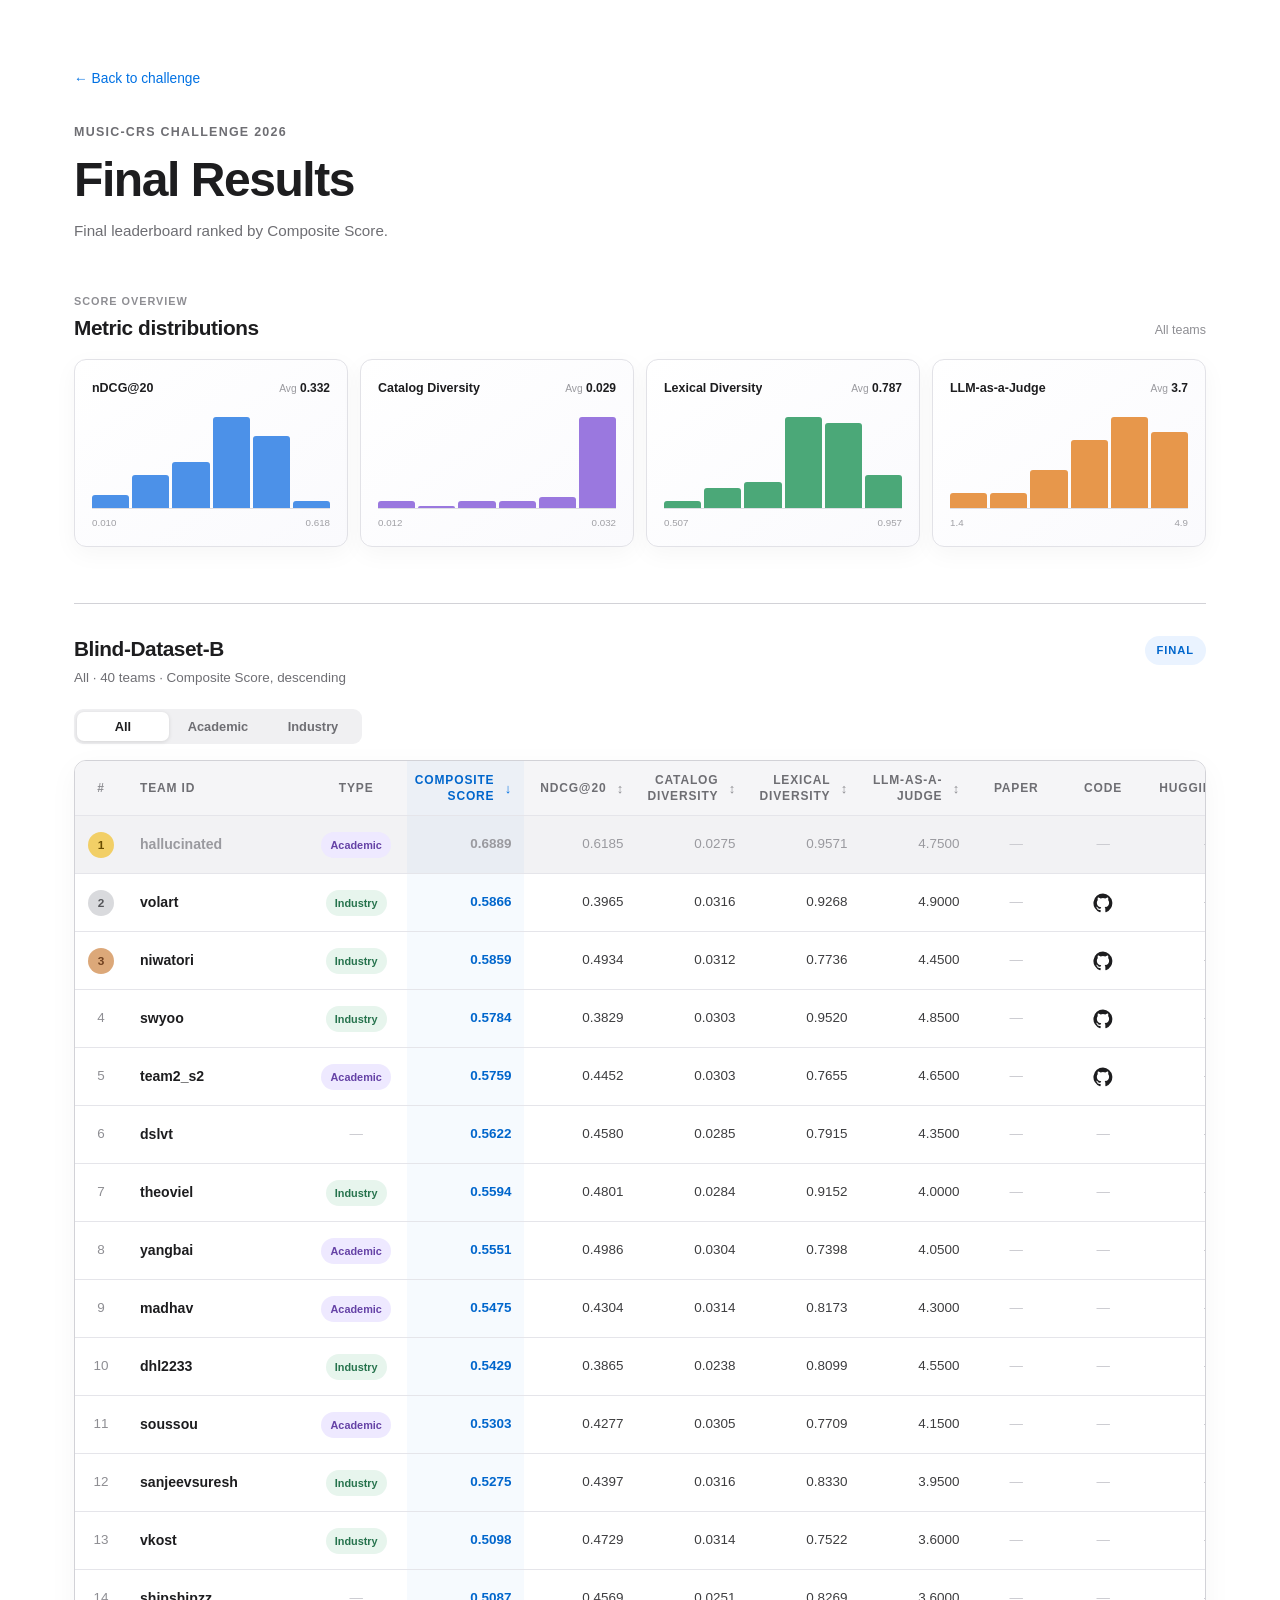
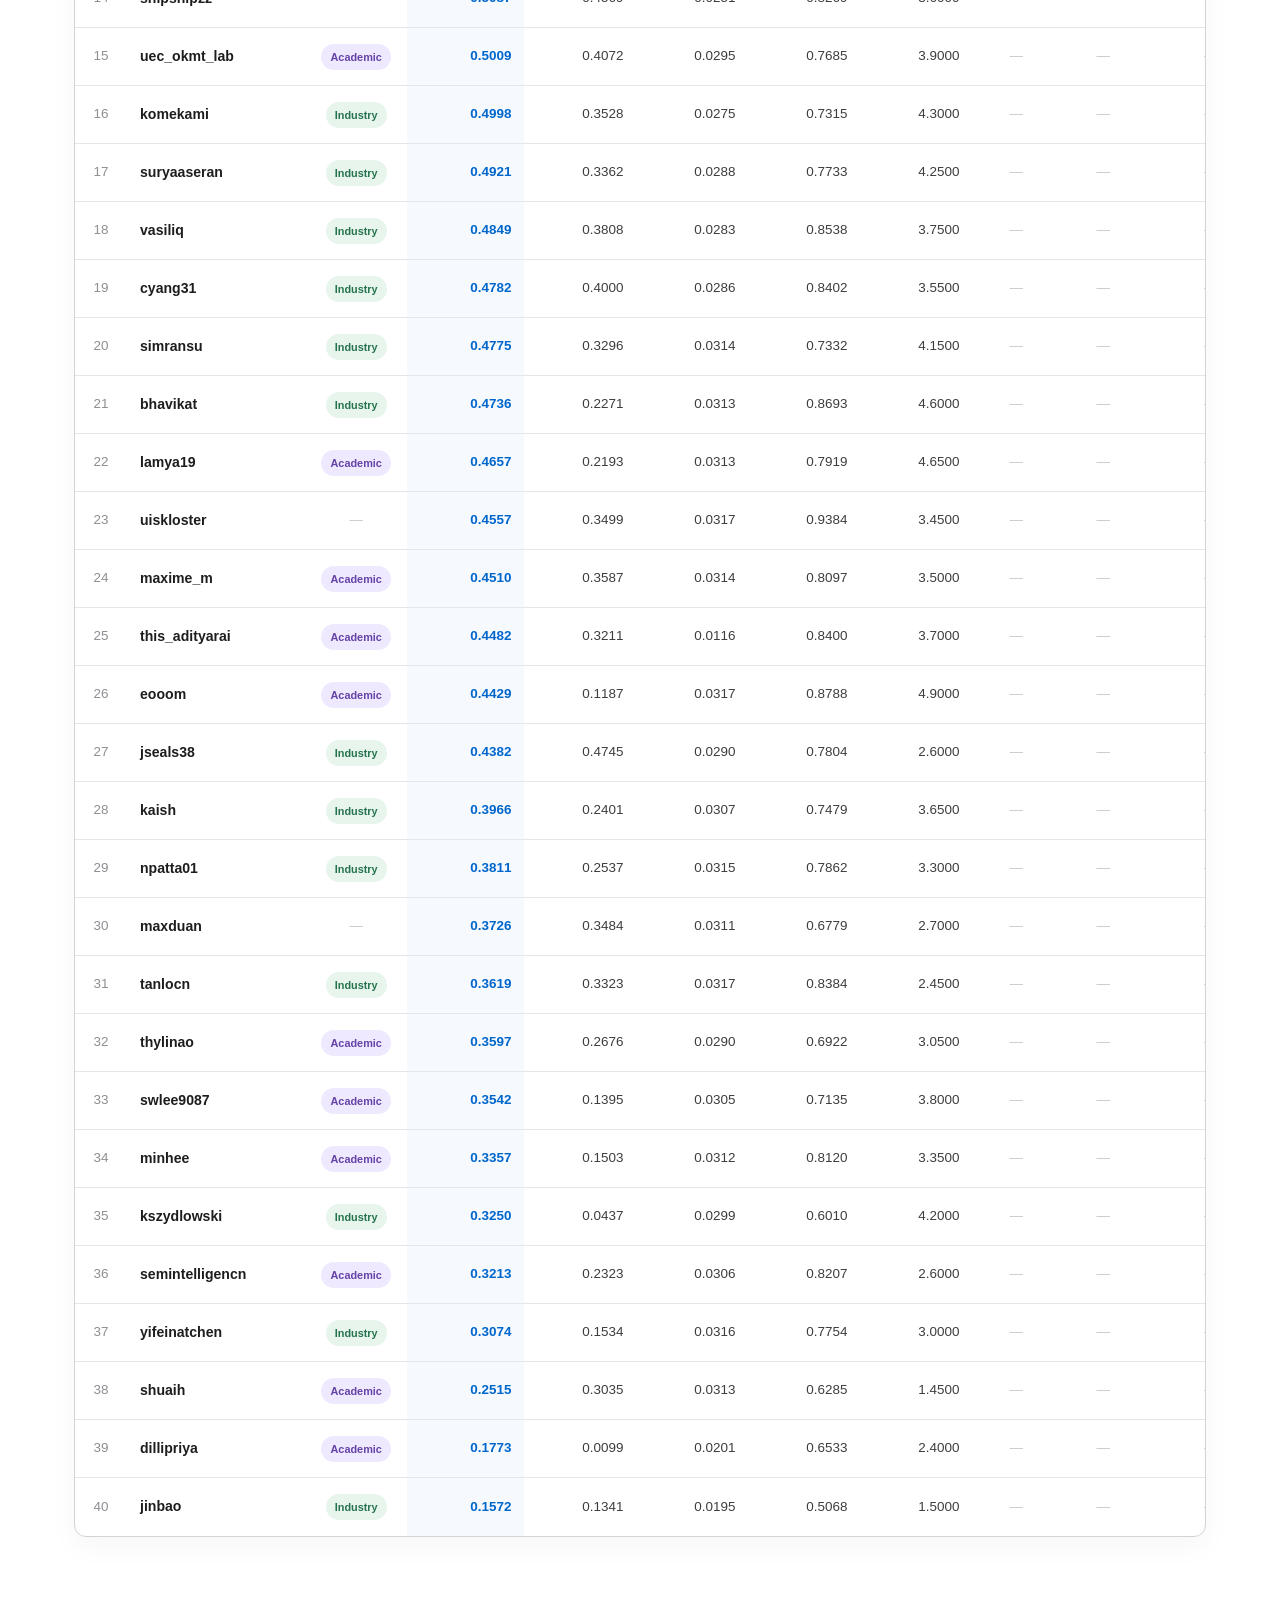
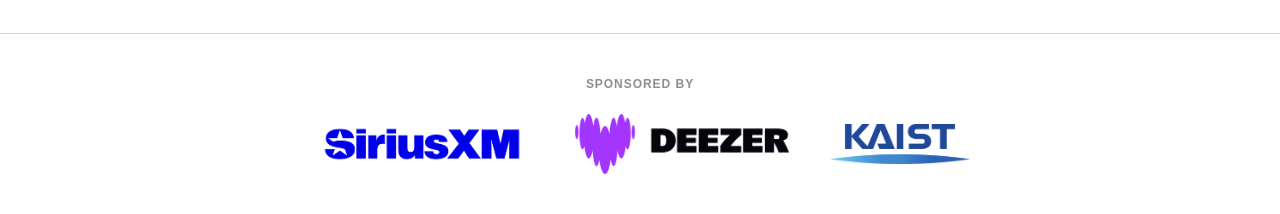
==== results.html @ c25747d0 "update results" ====
<!DOCTYPE html>
<html lang="en">

<head>
  <meta charset="UTF-8" />
  <meta name="viewport" content="width=device-width, initial-scale=1.0" />
  <meta name="description" content="Final leaderboard for the Music-CRS Challenge 2026." />
  <title>Final Results — Music-CRS Challenge 2026</title>
  <link rel="stylesheet" href="style.css" />
</head>

<body>
  <main class="results-page">
    <a class="back-link" href="index.html">← Back to challenge</a>

    <header class="results-header">
      <p class="eyebrow">Music-CRS Challenge 2026</p>
      <h1>Final Results</h1>
      <p class="subtitle">Final leaderboard ranked by Composite Score.</p>
    </header>

    <section class="distribution-section" aria-labelledby="distribution-title">
      <div class="distribution-heading">
        <div>
          <p class="section-kicker">Score overview</p>
          <h2 id="distribution-title">Metric distributions</h2>
        </div>
        <p id="distribution-track-label" class="distribution-track-label">All teams</p>
      </div>
      <div id="distribution-grid" class="distribution-grid"></div>
    </section>

    <section class="leaderboard-section" aria-labelledby="leaderboard-title">
      <div class="leaderboard-heading">
        <div>
          <h2 id="leaderboard-title">Blind-Dataset-B</h2>
          <p id="results-summary" class="results-summary" aria-live="polite">Loading results…</p>
        </div>
        <span class="final-badge">Final</span>
      </div>

      <div class="track-tabs" role="tablist" aria-label="Leaderboard track">
        <button class="track-tab active" id="tab-all" type="button" role="tab" aria-selected="true" data-track="all">All</button>
        <button class="track-tab" id="tab-academic" type="button" role="tab" aria-selected="false" data-track="academic">Academic</button>
        <button class="track-tab" id="tab-industry" type="button" role="tab" aria-selected="false" data-track="industry">Industry</button>
      </div>

      <div class="leaderboard-table-wrap" tabindex="0" role="region" aria-label="Blind-Dataset-B results table" aria-live="polite">
        <table class="leaderboard-table">
          <thead>
            <tr>
              <th scope="col" class="rank-column"><span class="sr-only">Rank</span>#</th>
              <th scope="col">Team ID</th>
              <th scope="col" class="track-column">Type</th>
              <th scope="col" class="numeric-column score-column sortable-column" aria-sort="descending"><button class="sort-button active" type="button" data-sort="Composite Score">Composite<br />Score <span class="sort-indicator" aria-hidden="true">↓</span></button></th>
              <th scope="col" class="numeric-column sortable-column"><button class="sort-button" type="button" data-sort="nDCG@20">nDCG@20 <span class="sort-indicator" aria-hidden="true">↕</span></button></th>
              <th scope="col" class="numeric-column sortable-column"><button class="sort-button" type="button" data-sort="Catalog Diversity">Catalog<br />Diversity <span class="sort-indicator" aria-hidden="true">↕</span></button></th>
              <th scope="col" class="numeric-column sortable-column"><button class="sort-button" type="button" data-sort="Lexical Diversity">Lexical<br />Diversity <span class="sort-indicator" aria-hidden="true">↕</span></button></th>
              <th scope="col" class="numeric-column sortable-column"><button class="sort-button" type="button" data-sort="LLM-as-a-Judge">LLM-as-a-<br />Judge <span class="sort-indicator" aria-hidden="true">↕</span></button></th>
              <th scope="col" class="resource-column">Paper</th>
              <th scope="col" class="resource-column">Code</th>
              <th scope="col" class="resource-column">Hugging Face</th>
            </tr>
          </thead>
          <tbody id="leaderboard-body">
            <tr>
              <td class="loading-cell" colspan="11">Loading leaderboard…</td>
            </tr>
          </tbody>
        </table>
      </div>
      <p class="scroll-hint">Scroll horizontally to see all metrics on smaller screens.</p>
      <p id="results-error" class="results-error" hidden>
        The leaderboard could not be loaded. Please serve this site through a web server and try again.
      </p>
    </section>
  </main>

  <footer class="site-footer">
    <p class="footer-label">Sponsored by</p>
    <div class="footer-logos">
      <img src="static/logo1.png" alt="Sponsor 1" />
      <img src="static/logo2.png" alt="Sponsor 2" />
      <img src="static/logo3.png" alt="Sponsor 3" />
    </div>
  </footer>

  <script>
    const displayedColumns = [
      "Team ID",
      "Composite Score",
      "nDCG@20",
      "Catalog Diversity",
      "Lexical Diversity",
      "LLM-as-a-Judge",
      "Code",
      "Huggingface",
      "Paper"
    ];

    const trackLabels = {
      all: "All",
      academic: "Academic",
      industry: "Industry"
    };

    let allResults = [];
    let trackIndexes = {};
    let activeTrack = "all";
    let activeSort = "Composite Score";
    let sortDirection = "descending";
    const distributionMetrics = [
      { key: "nDCG@20", label: "nDCG@20", color: "blue" },
      { key: "Catalog Diversity", label: "Catalog Diversity", color: "purple" },
      { key: "Lexical Diversity", label: "Lexical Diversity", color: "green" },
      { key: "LLM-as-a-Judge", label: "LLM-as-a-Judge", color: "orange" }
    ];

    function parseCSV(text) {
      const rows = [];
      let row = [];
      let value = "";
      let inQuotes = false;

      for (let index = 0; index < text.length; index += 1) {
        const character = text[index];

        if (character === '"') {
          if (inQuotes && text[index + 1] === '"') {
            value += '"';
            index += 1;
          } else {
            inQuotes = !inQuotes;
          }
        } else if (character === "," && !inQuotes) {
          row.push(value.trim());
          value = "";
        } else if ((character === "\n" || character === "\r") && !inQuotes) {
          if (character === "\r" && text[index + 1] === "\n") index += 1;
          row.push(value.trim());
          if (row.some((cell) => cell !== "")) rows.push(row);
          row = [];
          value = "";
        } else {
          value += character;
        }
      }

      if (value || row.length) {
        row.push(value.trim());
        rows.push(row);
      }

      const headers = rows.shift().map((header) => header.replace(/^\uFEFF/, ""));
      return rows.map((cells) => Object.fromEntries(headers.map((header, index) => [header, cells[index] || ""])));
    }

    function metricCell(value, emphasis = false) {
      const cell = document.createElement("td");
      cell.className = `numeric-column metric${emphasis ? " composite-value" : ""}`;
      const number = Number(value);
      cell.textContent = Number.isFinite(number) ? number.toFixed(4) : "—";
      return cell;
    }

    function resourceCell(value, label) {
      const cell = document.createElement("td");
      cell.className = "resource-column";
      const cleanedValue = String(value ?? "").trim();

      if (!cleanedValue || cleanedValue.toLowerCase() === "n/a") {
        cell.innerHTML = '<span class="unavailable" aria-label="Not available">—</span>';
        return cell;
      }

      const href = /^https?:\/\//i.test(cleanedValue)
        ? cleanedValue
        : label === "Hugging Face"
          ? `https://huggingface.co/${cleanedValue}`
          : cleanedValue;
      const link = document.createElement("a");
      link.className = `resource-link${label === "Code" ? " github-link" : ""}`;
      link.href = href;
      link.target = "_blank";
      link.rel = "noopener noreferrer";
      if (label === "Code") {
        link.innerHTML = `
          <svg class="github-icon" viewBox="0 0 24 24" aria-hidden="true">
            <path fill="currentColor" d="M12 .7a11.5 11.5 0 0 0-3.64 22.4c.58.1.79-.25.79-.56v-2.23c-3.22.7-3.9-1.37-3.9-1.37-.52-1.34-1.28-1.7-1.28-1.7-1.05-.72.08-.7.08-.7 1.16.08 1.77 1.19 1.77 1.19 1.03 1.77 2.7 1.26 3.36.96.1-.75.4-1.26.73-1.55-2.57-.29-5.28-1.29-5.28-5.68 0-1.26.45-2.28 1.19-3.09-.12-.29-.52-1.46.11-3.05 0 0 .97-.31 3.16 1.18a10.9 10.9 0 0 1 5.76 0c2.2-1.49 3.16-1.18 3.16-1.18.63 1.59.23 2.76.11 3.05.74.81 1.19 1.83 1.19 3.09 0 4.4-2.71 5.38-5.29 5.67.42.36.79 1.06.79 2.14v3.18c0 .31.21.67.8.56A11.5 11.5 0 0 0 12 .7Z" />
          </svg>
        `;
      } else {
        link.textContent = label === "Hugging Face" ? "HF ↗" : `${label} ↗`;
      }
      link.setAttribute("aria-label", `${label} for this team (opens in a new tab)`);
      cell.appendChild(link);
      return cell;
    }

    function trackCell(uuid) {
      const cell = document.createElement("td");
      cell.className = "track-column";
      let track = "";
      if (trackIndexes.academic?.has(uuid)) track = "Academic";
      else if (trackIndexes.industry?.has(uuid)) track = "Industry";

      if (track) {
        const badge = document.createElement("span");
        badge.className = `track-badge track-${track.toLowerCase()}`;
        badge.textContent = track;
        cell.appendChild(badge);
      } else {
        cell.innerHTML = '<span class="unavailable" aria-label="Track not specified">—</span>';
      }
      return cell;
    }

    function renderLeaderboard(rows) {
      const body = document.getElementById("leaderboard-body");
      body.replaceChildren();

      rows
        .filter((row) => row["Team ID"])
        .sort((a, b) => {
          const difference = Number(a[activeSort]) - Number(b[activeSort]);
          return sortDirection === "ascending" ? difference : -difference;
        })
        .forEach((row, index) => {
          const tableRow = document.createElement("tr");
          if (index < 3) tableRow.classList.add("podium-row", `rank-${index + 1}`);
          if (["yes", "o"].includes((row["Use Testset"] || "").trim().toLowerCase())) {
            tableRow.classList.add("under-review");
            tableRow.dataset.tooltip = "Additional verification is currently in progress.";
            tableRow.setAttribute("aria-label", `${row["Team ID"]}: Additional verification is currently in progress.`);
          }

          const rank = document.createElement("td");
          rank.className = "rank-column";
          rank.innerHTML = index < 3
            ? `<span class="rank-medal" aria-label="Rank ${index + 1}">${index + 1}</span>`
            : `<span class="rank-number">${index + 1}</span>`;

          const team = document.createElement("th");
          team.scope = "row";
          team.className = "team-name";
          team.textContent = row["Team ID"];

          tableRow.append(
            rank,
            team,
            trackCell(row.uuid),
            metricCell(row["Composite Score"], true),
            metricCell(row["nDCG@20"]),
            metricCell(row["Catalog Diversity"]),
            metricCell(row["Lexical Diversity"]),
            metricCell(row["LLM-as-a-Judge"]),
            resourceCell(row.Paper || "", "Paper"),
            resourceCell(row.Code, "Code"),
            resourceCell(row.Huggingface, "Hugging Face")
          );
          body.appendChild(tableRow);
        });

      const directionLabel = sortDirection === "ascending" ? "ascending" : "descending";
      document.getElementById("results-summary").textContent = `${trackLabels[activeTrack]} · ${body.rows.length} teams · ${activeSort}, ${directionLabel}`;
    }

    function formatChartValue(value, metric) {
      return metric === "LLM-as-a-Judge" ? value.toFixed(1) : value.toFixed(3);
    }

    function renderDistributions(rows) {
      const grid = document.getElementById("distribution-grid");
      grid.replaceChildren();
      document.getElementById("distribution-track-label").textContent = `${trackLabels[activeTrack]} teams`;

      distributionMetrics.forEach((metric) => {
        const values = rows
          .map((row) => Number(row[metric.key]))
          .filter(Number.isFinite);
        const minimum = Math.min(...values);
        const maximum = Math.max(...values);
        const average = values.reduce((sum, value) => sum + value, 0) / values.length;
        const binCount = 6;
        const span = maximum - minimum || 1;
        const bins = Array.from({ length: binCount }, () => 0);

        values.forEach((value) => {
          const index = Math.min(binCount - 1, Math.floor(((value - minimum) / span) * binCount));
          bins[index] += 1;
        });

        const largestBin = Math.max(...bins, 1);
        const card = document.createElement("article");
        card.className = `distribution-card chart-${metric.color}`;
        card.innerHTML = `
          <div class="chart-card-heading">
            <h3>${metric.label}</h3>
            <p><span>Avg</span> ${formatChartValue(average, metric.key)}</p>
          </div>
          <div class="bar-chart" role="img" aria-label="Distribution of ${metric.label} across ${values.length} teams"></div>
          <div class="chart-axis"><span>${formatChartValue(minimum, metric.key)}</span><span>${formatChartValue(maximum, metric.key)}</span></div>
        `;

        const chart = card.querySelector(".bar-chart");
        bins.forEach((count, index) => {
          const lower = minimum + (span * index) / binCount;
          const upper = minimum + (span * (index + 1)) / binCount;
          const bar = document.createElement("div");
          bar.className = "distribution-bar";
          bar.style.height = `${Math.max(count ? 8 : 2, (count / largestBin) * 100)}%`;
          bar.dataset.tooltip = `${formatChartValue(lower, metric.key)}–${formatChartValue(upper, metric.key)} · ${count} team${count === 1 ? "" : "s"}`;
          bar.setAttribute("aria-label", bar.dataset.tooltip);
          chart.appendChild(bar);
        });
        grid.appendChild(card);
      });
    }

    function updateSortButtons() {
      document.querySelectorAll(".sort-button").forEach((button) => {
        const isActive = button.dataset.sort === activeSort;
        const header = button.closest("th");
        const indicator = button.querySelector(".sort-indicator");
        button.classList.toggle("active", isActive);
        header.removeAttribute("aria-sort");
        indicator.textContent = isActive ? (sortDirection === "ascending" ? "↑" : "↓") : "↕";
        if (isActive) header.setAttribute("aria-sort", sortDirection);
      });
    }

    function sortBy(metric) {
      if (activeSort === metric) {
        sortDirection = sortDirection === "descending" ? "ascending" : "descending";
      } else {
        activeSort = metric;
        sortDirection = "descending";
      }
      updateSortButtons();
      showTrack(activeTrack);
    }

    function showTrack(track) {
      activeTrack = track;
      document.querySelectorAll(".track-tab").forEach((tab) => {
        const isActive = tab.dataset.track === track;
        tab.classList.toggle("active", isActive);
        tab.setAttribute("aria-selected", String(isActive));
      });

      const allowedUUIDs = trackIndexes[track];
      const filteredRows = allowedUUIDs
        ? allResults.filter((row) => allowedUUIDs.has(row.uuid))
        : allResults;
      renderDistributions(filteredRows);
      renderLeaderboard(filteredRows);
    }

    function fetchText(path) {
      return fetch(path).then((response) => {
        if (!response.ok) throw new Error(`${path}: HTTP ${response.status}`);
        return response.text();
      });
    }

    Promise.all([
      fetchText("static/results.csv"),
      fetchText("static/all_uuid.txt"),
      fetchText("static/academic_track_uuid.txt"),
      fetchText("static/industry_track_uuid.txt")
    ])
      .then(([csvText, allIndex, academicIndex, industryIndex]) => {
        const rows = parseCSV(csvText);
        const optionalColumns = new Set(["Paper", "Code", "Huggingface"]);
        const requiredColumns = displayedColumns.filter((column) => !optionalColumns.has(column));
        if (!rows.length || requiredColumns.some((column) => !(column in rows[0]))) {
          throw new Error("The results file is empty or has unexpected columns.");
        }

        const toIndex = (text) => new Set(text.split(/\r?\n/).map((value) => value.trim()).filter(Boolean));
        allResults = rows;
        trackIndexes = {
          all: toIndex(allIndex),
          academic: toIndex(academicIndex),
          industry: toIndex(industryIndex)
        };
        showTrack("all");

        document.querySelectorAll(".track-tab").forEach((tab) => {
          tab.addEventListener("click", () => showTrack(tab.dataset.track));
        });
        document.querySelectorAll(".sort-button").forEach((button) => {
          button.addEventListener("click", () => sortBy(button.dataset.sort));
        });
      })
      .catch((error) => {
        console.error(error);
        document.getElementById("leaderboard-body").innerHTML = '<tr><td class="loading-cell" colspan="11">Results unavailable</td></tr>';
        document.getElementById("results-summary").textContent = "Unable to load results";
        document.getElementById("results-error").hidden = false;
      });
  </script>
</body>

</html>
---- style.css ----
/* ── Base ── */
*, *::before, *::after { box-sizing: border-box; margin: 0; padding: 0; }

body {
  font-family: -apple-system, BlinkMacSystemFont, 'Helvetica Neue', Arial, sans-serif;
  font-size: 16px;
  line-height: 1.7;
  color: #1d1d1f;
  background: #fff;
  -webkit-font-smoothing: antialiased;
}

a { color: #0071e3; text-decoration: none; }
a:hover { text-decoration: underline; }

/* ── Page layout ── */
.page {
  max-width: 720px;
  margin: 0 auto;
  padding: 80px 24px 96px;
}

/* ── Typography ── */
.eyebrow {
  font-size: 0.78rem;
  font-weight: 600;
  letter-spacing: .1em;
  text-transform: uppercase;
  color: #6e6e73;
  margin-bottom: 10px;
}

.page-header { margin-bottom: 12px; }

h1 {
  font-size: clamp(2rem, 5vw, 3rem);
  font-weight: 700;
  letter-spacing: -.03em;
  line-height: 1.1;
  margin-bottom: 10px;
}

.subtitle {
  font-size: 0.95rem;
  color: #6e6e73;
}

hr {
  border: none;
  border-top: 1px solid #d2d2d7;
  margin: 36px 0;
}

.md-section h2 {
  font-size: 1.3rem;
  font-weight: 700;
  letter-spacing: -.02em;
  margin-bottom: 14px;
}

.md-section h3 {
  font-size: 1rem;
  font-weight: 600;
  margin-top: 24px;
  margin-bottom: 8px;
  color: #1d1d1f;
}

.md-section p {
  color: #3d3d3f;
  margin-bottom: 12px;
}

.md-section ul,
.md-section ol {
  padding-left: 1.4rem;
  color: #3d3d3f;
  margin-bottom: 12px;
}

.md-section ul { list-style: disc; }
.md-section ol { list-style: decimal; }

.md-section li { margin-bottom: 4px; }

/* ── Table ── */
table {
  width: 100%;
  border-collapse: collapse;
  font-size: 0.9rem;
}

th, td {
  text-align: left;
  padding: 10px 14px;
  border-bottom: 1px solid #d2d2d7;
}

th {
  font-size: 0.75rem;
  font-weight: 600;
  text-transform: uppercase;
  letter-spacing: .07em;
  color: #6e6e73;
}

td { color: #3d3d3f; }
tr:last-child td { border-bottom: none; }

/* ── Actions ── */
.actions-section {
  display: flex;
  flex-direction: column;
  gap: 12px;
  align-items: flex-start;
  padding-top: 4px;
}
.action-buttons {
  display: flex;
  gap: 12px;
  align-items: center;
  flex-wrap: wrap;
}

.actions-before-about {
  margin-bottom: 32px;
}

.actions-before-about .btn-register,
.actions-before-about .btn-terms {
  padding: 8px 18px;
  font-size: .82rem;
}

.actions-before-about .btn-terms {
  border-color: #6e6e73;
  background: #6e6e73;
  color: #fff;
}

.actions-before-about .btn-terms:hover {
  border-color: #6e6e73;
  opacity: .85;
}

.btn-register {
  background: #0071e3;
  color: #fff;
  border: none;
  padding: 11px 24px;
  border-radius: 980px;
  font-size: 0.9rem;
  font-weight: 500;
  cursor: pointer;
  font-family: inherit;
  transition: opacity .2s;
}
.btn-register:hover { opacity: .85; }

.btn-terms {
  font-size: 0.9rem;
  color: #0071e3;
  border: 1px solid #d2d2d7;
  padding: 10px 22px;
  border-radius: 980px;
  transition: border-color .2s;
}
.btn-terms:hover { border-color: #0071e3; text-decoration: none; }

/* ── Modal ── */
.modal-overlay {
  display: none;
  position: fixed;
  inset: 0;
  z-index: 100;
  background: rgba(0,0,0,.4);
  backdrop-filter: blur(6px);
  align-items: center;
  justify-content: center;
  padding: 20px;
}
.modal-overlay.active { display: flex; }

.modal {
  background: #fff;
  border: 1px solid #d2d2d7;
  border-radius: 16px;
  width: 100%;
  max-width: 560px;
  max-height: 92vh;
  display: flex;
  flex-direction: column;
  position: relative;
  box-shadow: 0 20px 60px rgba(0,0,0,.15);
}

.modal-close {
  position: absolute;
  top: 13px; right: 15px;
  width: 26px; height: 26px;
  border-radius: 50%;
  background: #f5f5f7;
  border: none;
  color: #6e6e73;
  font-size: 1rem;
  display: flex; align-items: center; justify-content: center;
  cursor: pointer;
}
.modal-close:hover { background: #d2d2d7; }

.modal-header {
  padding: 26px 28px 18px;
  border-bottom: 1px solid #d2d2d7;
  flex-shrink: 0;
}
.modal-header h2 { font-size: 1.1rem; font-weight: 700; margin-bottom: 2px; }
.modal-header p { font-size: 0.82rem; color: #6e6e73; }

.reg-form {
  overflow-y: auto;
  padding: 22px 28px;
  flex: 1;
}

.form-section { margin-bottom: 24px; }
.form-section h3 {
  font-size: 0.7rem;
  font-weight: 600;
  text-transform: uppercase;
  letter-spacing: .1em;
  color: #6e6e73;
  margin-bottom: 14px;
  padding-bottom: 7px;
  border-bottom: 1px solid #d2d2d7;
}

.form-row { display: grid; grid-template-columns: 1fr 1fr; gap: 12px; }
.form-group { display: flex; flex-direction: column; gap: 5px; margin-bottom: 10px; }
.form-group label { font-size: 0.84rem; font-weight: 500; }
.req { color: #c0392b; }

.form-group input,
.form-group select {
  background: #f5f5f7;
  border: 1px solid #d2d2d7;
  border-radius: 8px;
  color: #1d1d1f;
  padding: 9px 11px;
  font-size: 0.88rem;
  font-family: inherit;
  width: 100%;
  transition: border-color .15s, box-shadow .15s;
}
.form-group input:focus,
.form-group select:focus {
  outline: none;
  border-color: #0071e3;
  box-shadow: 0 0 0 3px rgba(0,113,227,.1);
  background: #fff;
}
.form-group input::placeholder { color: #b0b0b8; }

.checkbox-group label {
  display: flex;
  gap: 8px;
  align-items: flex-start;
  font-weight: 400;
  font-size: 0.84rem;
  color: #3d3d3f;
  cursor: pointer;
}
.checkbox-group input[type="checkbox"] {
  width: 15px; height: 15px;
  flex-shrink: 0;
  margin-top: 2px;
  accent-color: #0071e3;
  cursor: pointer;
}

.form-actions {
  display: flex;
  gap: 10px;
  justify-content: flex-end;
  padding: 14px 28px;
  border-top: 1px solid #d2d2d7;
  flex-shrink: 0;
}

.btn-cancel {
  background: transparent;
  color: #6e6e73;
  border: 1px solid #d2d2d7;
  padding: 9px 18px;
  border-radius: 980px;
  font-size: 0.86rem;
  font-family: inherit;
  cursor: pointer;
}
.btn-cancel:hover { border-color: #6e6e73; }

.btn-submit {
  background: #0071e3;
  color: #fff;
  border: none;
  padding: 9px 20px;
  border-radius: 980px;
  font-size: 0.86rem;
  font-family: inherit;
  cursor: pointer;
  transition: opacity .2s;
}
.btn-submit:hover { opacity: .85; }

.reg-success {
  padding: 48px 28px;
  text-align: center;
}
.success-mark {
  font-size: 2rem;
  color: #1d7a4e;
  margin-bottom: 12px;
}
.reg-success h3 { font-size: 1.1rem; font-weight: 700; margin-bottom: 10px; }
.reg-success p { font-size: 0.88rem; color: #6e6e73; margin-bottom: 24px; }
.hidden { display: none !important; }

/* ── Terms page ── */
.terms-page {
  max-width: 720px;
  margin: 0 auto;
  padding: 72px 24px 96px;
}

.back-link {
  display: inline-block;
  font-size: 0.86rem;
  color: #0071e3;
  margin-bottom: 32px;
}
.back-link:hover { text-decoration: underline; }

.terms-page-header { margin-bottom: 40px; padding-bottom: 32px; border-bottom: 1px solid #d2d2d7; }
.terms-page-header h1 { font-size: clamp(1.6rem, 4vw, 2.4rem); font-weight: 700; letter-spacing: -.03em; margin-bottom: 8px; }
.terms-page-header p { font-size: 0.92rem; color: #6e6e73; }
.terms-meta { display: flex; gap: 24px; flex-wrap: wrap; margin-top: 14px; font-size: 0.82rem; color: #6e6e73; }
.terms-meta strong { color: #1d1d1f; }

.terms-toc {
  background: #f5f5f7;
  border: 1px solid #d2d2d7;
  border-radius: 10px;
  padding: 20px 24px;
  margin-bottom: 44px;
}
.terms-toc h2 { font-size: 0.7rem; font-weight: 600; text-transform: uppercase; letter-spacing: .1em; color: #6e6e73; margin-bottom: 12px; }
.terms-toc ol { list-style: decimal; padding-left: 1.2rem; display: grid; grid-template-columns: 1fr 1fr; gap: 5px 28px; }
.terms-toc ol li { font-size: 0.86rem; }

.terms-article section { padding: 0; margin-bottom: 44px; }
.terms-article h2 { font-size: 1.2rem; font-weight: 700; letter-spacing: -.02em; margin-bottom: 12px; padding-bottom: 8px; border-bottom: 1px solid #d2d2d7; }
.terms-article h3 { font-size: 0.92rem; font-weight: 600; margin: 16px 0 7px; }
.terms-article p { font-size: 0.9rem; color: #3d3d3f; line-height: 1.75; margin-bottom: 9px; }
.terms-article ol { list-style: upper-roman; padding-left: 1.4rem; margin-bottom: 9px; }
.terms-article ol li { font-size: 0.9rem; color: #3d3d3f; line-height: 1.75; margin-bottom: 7px; }
.terms-article ul { list-style: disc; padding-left: 1.2rem; margin-bottom: 9px; }
.terms-article ul li { font-size: 0.9rem; color: #3d3d3f; line-height: 1.75; margin-bottom: 5px; }
.terms-article strong { color: #1d1d1f; }

.terms-highlight {
  background: #f5f5f7;
  border-left: 3px solid #0071e3;
  padding: 11px 16px;
  border-radius: 0 6px 6px 0;
  margin: 12px 0;
}
.terms-highlight p { margin-bottom: 0; font-size: 0.88rem; }

.terms-footer-nav {
  display: flex;
  justify-content: space-between;
  align-items: center;
  border-top: 1px solid #d2d2d7;
  padding-top: 28px;
  margin-top: 56px;
  flex-wrap: wrap;
  gap: 14px;
}
.terms-footer-nav p { font-size: 0.8rem; color: #6e6e73; }
.terms-footer-nav a {
  background: #0071e3;
  color: #fff;
  border: none;
  padding: 10px 22px;
  border-radius: 980px;
  font-size: 0.86rem;
  font-weight: 500;
}
.terms-footer-nav a:hover { opacity: .85; text-decoration: none; }

/* ── Terms checkbox ── */
.terms-checkbox {
  display: flex;
  align-items: center;
  gap: 8px;
  font-size: 0.9rem;
  color: #3a3a3c;
  cursor: pointer;
  user-select: none;
}
.terms-checkbox input[type="checkbox"] {
  width: 16px;
  height: 16px;
  flex-shrink: 0;
  cursor: pointer;
  accent-color: #0071e3;
}
.terms-notice {
  font-size: 0.75rem;
  color: #8e8e93;
  margin-bottom: 8px;
}
.terms-notice a {
  color: #0071e3;
  text-decoration: underline;
}
.register-footnote {
  font-size: 0.8rem;
  color: #8e8e93;
  margin-top: 6px;
}
.btn-register.disabled {
  background: #b0c4de;
  pointer-events: none;
  cursor: not-allowed;
}
.btn-codabench {
  background: #6e6e73;
}
.btn-tutorial {
  background: #6e6e73;
}
.btn-results {
  background: #0071e3;
  padding: 13px 28px;
  font-size: .95rem;
  font-weight: 700;
  box-shadow: 0 6px 18px rgba(0, 113, 227, .25);
  transition: opacity .2s, transform .2s, box-shadow .2s;
}
.btn-results:hover {
  opacity: 1;
  text-decoration: none;
  transform: translateY(-1px);
  box-shadow: 0 8px 22px rgba(0, 113, 227, .32);
}
.terms-checkbox--disabled {
  opacity: 0.45;
  cursor: not-allowed;
}
.terms-checkbox--disabled input {
  cursor: not-allowed;
}

/* ── Timeline ── */
.timeline-table {
  width: 100%;
  border-collapse: collapse;
  font-size: 0.95rem;
}
.timeline-table tbody tr {
  border-bottom: 1px solid #e5e5ea;
}
.timeline-table tbody tr:last-child {
  border-bottom: none;
}
.tl-date {
  white-space: nowrap;
  font-weight: 600;
  color: #1d1d1f;
  padding: 12px 24px 12px 0;
  vertical-align: top;
  width: 130px;
}
.tl-event {
  color: #3a3a3c;
  padding: 12px 0;
  vertical-align: top;
}
.timeline-past .tl-date,
.timeline-past .tl-event {
  color: #8e8e93;
}

/* ── Footer ── */
.site-footer {
  border-top: 1px solid #d2d2d7;
  padding: 40px 24px;
  text-align: center;
}

.footer-label {
  font-size: 0.75rem;
  font-weight: 600;
  letter-spacing: .08em;
  text-transform: uppercase;
  color: #8e8e93;
  margin-bottom: 20px;
}

.footer-logos {
  display: flex;
  justify-content: center;
  align-items: center;
  gap: 40px;
  flex-wrap: wrap;
}

.footer-logos img {
  height: 40px;
  width: auto;
  object-fit: contain;
}

.footer-logos img:nth-child(1),
.footer-logos img:nth-child(2) {
  height: 60px;
}

/* ── Results page ── */
.results-page {
  max-width: 1180px;
  min-height: calc(100vh - 181px);
  margin: 0 auto;
  padding: 64px 24px 96px;
}

.results-header {
  margin-bottom: 48px;
}

.results-header h1 {
  margin-bottom: 12px;
}

.distribution-section {
  margin-bottom: 56px;
}

.distribution-heading {
  display: flex;
  align-items: flex-end;
  justify-content: space-between;
  gap: 20px;
  margin-bottom: 18px;
}

.section-kicker {
  margin-bottom: 4px;
  color: #8e8e93;
  font-size: .68rem;
  font-weight: 700;
  letter-spacing: .09em;
  text-transform: uppercase;
}

.distribution-heading h2 {
  font-size: 1.3rem;
  line-height: 1.25;
  letter-spacing: -.02em;
}

.distribution-track-label {
  color: #8e8e93;
  font-size: .78rem;
}

.distribution-grid {
  display: grid;
  grid-template-columns: repeat(4, minmax(0, 1fr));
  gap: 12px;
}

.distribution-card {
  min-width: 0;
  padding: 18px 17px 14px;
  border: 1px solid #e2e2e7;
  border-radius: 12px;
  background: linear-gradient(145deg, #fff, #fafafd);
  box-shadow: 0 7px 24px rgba(0, 0, 0, .04);
}

.chart-card-heading {
  display: flex;
  align-items: baseline;
  justify-content: space-between;
  gap: 8px;
  margin-bottom: 18px;
}

.chart-card-heading h3 {
  overflow: hidden;
  color: #1d1d1f;
  font-size: .78rem;
  font-weight: 650;
  text-overflow: ellipsis;
  white-space: nowrap;
}

.chart-card-heading p {
  flex: 0 0 auto;
  color: #1d1d1f;
  font-size: .75rem;
  font-variant-numeric: tabular-nums;
  font-weight: 650;
}

.chart-card-heading p span {
  color: #9a9a9f;
  font-size: .64rem;
  font-weight: 500;
}

.bar-chart {
  display: flex;
  height: 92px;
  align-items: flex-end;
  gap: 3px;
  border-bottom: 1px solid #dedee3;
}

.distribution-bar {
  position: relative;
  flex: 1;
  min-width: 3px;
  border-radius: 3px 3px 0 0;
  background: #4c91e8;
  cursor: help;
  transition: filter .15s, transform .15s;
}

.distribution-bar:hover {
  z-index: 5;
  filter: brightness(.9);
  transform: scaleX(1.08);
}

.distribution-bar::after {
  position: absolute;
  z-index: 10;
  left: 50%;
  bottom: calc(100% + 7px);
  width: max-content;
  max-width: 180px;
  padding: 6px 8px;
  border-radius: 6px;
  background: #2c2c2e;
  box-shadow: 0 4px 12px rgba(0, 0, 0, .18);
  color: #fff;
  content: attr(data-tooltip);
  font-size: .65rem;
  line-height: 1.3;
  opacity: 0;
  pointer-events: none;
  transform: translate(-50%, 4px);
  transition: opacity .12s, transform .12s;
  white-space: nowrap;
}

.distribution-bar:hover::after {
  opacity: 1;
  transform: translate(-50%, 0);
}

.chart-purple .distribution-bar { background: #9a78df; }
.chart-green .distribution-bar { background: #4ba878; }
.chart-orange .distribution-bar { background: #e7974b; }

.chart-axis {
  display: flex;
  justify-content: space-between;
  padding-top: 6px;
  color: #a0a0a5;
  font-size: .61rem;
  font-variant-numeric: tabular-nums;
}

.leaderboard-section {
  border-top: 1px solid #d2d2d7;
  padding-top: 32px;
}

.leaderboard-heading {
  display: flex;
  align-items: flex-start;
  justify-content: space-between;
  gap: 20px;
  margin-bottom: 20px;
}

.leaderboard-heading h2 {
  font-size: 1.3rem;
  line-height: 1.25;
  letter-spacing: -.02em;
  margin-bottom: 5px;
}

.results-summary {
  color: #6e6e73;
  font-size: .84rem;
}

.final-badge {
  flex: 0 0 auto;
  border-radius: 980px;
  background: #eaf3ff;
  color: #0066cc;
  padding: 5px 12px;
  font-size: .7rem;
  font-weight: 700;
  letter-spacing: .08em;
  text-transform: uppercase;
}

.track-tabs {
  display: inline-flex;
  gap: 3px;
  margin-bottom: 16px;
  padding: 3px;
  border-radius: 9px;
  background: #f0f0f2;
}

.track-tab {
  min-width: 92px;
  border: 0;
  border-radius: 7px;
  background: transparent;
  color: #6e6e73;
  padding: 7px 14px;
  font-family: inherit;
  font-size: .8rem;
  font-weight: 600;
  cursor: pointer;
  transition: color .15s, background-color .15s, box-shadow .15s;
}

.track-tab:hover {
  color: #1d1d1f;
}

.track-tab.active {
  background: #fff;
  color: #1d1d1f;
  box-shadow: 0 1px 4px rgba(0, 0, 0, .12);
}

.track-tab:focus-visible {
  outline: 2px solid #0071e3;
  outline-offset: 1px;
}

.leaderboard-table-wrap {
  overflow-x: auto;
  border: 1px solid #d2d2d7;
  border-radius: 12px;
  box-shadow: 0 8px 30px rgba(0, 0, 0, .04);
  -webkit-overflow-scrolling: touch;
}

.leaderboard-table-wrap:focus-visible {
  outline: 3px solid rgba(0, 113, 227, .25);
  outline-offset: 3px;
}

.leaderboard-table {
  min-width: 1200px;
  font-size: .84rem;
}

.leaderboard-table thead {
  background: #f5f5f7;
}

.leaderboard-table th,
.leaderboard-table td {
  height: 58px;
  padding: 11px 13px;
  border-bottom-color: #e5e5ea;
  vertical-align: middle;
}

.leaderboard-table thead th {
  height: 54px;
  line-height: 1.35;
  white-space: nowrap;
}

.leaderboard-table .sortable-column {
  padding: 0;
}

.sort-button {
  display: flex;
  width: 100%;
  min-height: 54px;
  align-items: center;
  justify-content: flex-end;
  gap: 5px;
  border: 0;
  background: transparent;
  color: #6e6e73;
  padding: 8px 13px;
  font: inherit;
  font-size: .75rem;
  font-weight: 600;
  line-height: 1.35;
  letter-spacing: .07em;
  text-align: right;
  text-transform: uppercase;
  cursor: pointer;
}

.sort-button:hover,
.sort-button.active {
  color: #0066cc;
}

.sort-button:focus-visible {
  outline: 2px solid #0071e3;
  outline-offset: -3px;
  border-radius: 5px;
}

.sort-indicator {
  flex: 0 0 12px;
  color: #8e8e93;
  font-size: .82rem;
  letter-spacing: 0;
}

.sort-button.active .sort-indicator {
  color: #0071e3;
}

.leaderboard-table tbody tr {
  transition: background-color .15s ease;
}

.leaderboard-table tbody tr:hover {
  background: #f8faff;
}

.leaderboard-table tbody tr.under-review,
.leaderboard-table tbody tr.under-review:hover {
  background: #f2f2f4;
}

.leaderboard-table tbody tr.under-review th,
.leaderboard-table tbody tr.under-review td,
.leaderboard-table tbody tr.under-review .composite-value,
.leaderboard-table tbody tr.under-review .resource-link {
  color: #9a9a9f;
}

.leaderboard-table tbody tr.under-review {
  cursor: help;
}

.leaderboard-table tbody tr.under-review .team-name {
  position: relative;
}

.leaderboard-table tbody tr.under-review .team-name::after {
  position: absolute;
  z-index: 20;
  left: 12px;
  bottom: calc(100% - 5px);
  width: max-content;
  max-width: 260px;
  padding: 8px 11px;
  border: 1px solid rgba(255, 255, 255, .12);
  border-radius: 8px;
  background: #2c2c2e;
  box-shadow: 0 5px 16px rgba(0, 0, 0, .2);
  color: #fff;
  content: "Additional verification is currently in progress.";
  font-size: .72rem;
  font-weight: 500;
  line-height: 1.4;
  letter-spacing: 0;
  text-align: left;
  text-transform: none;
  white-space: normal;
  opacity: 0;
  pointer-events: none;
  transform: translateY(4px);
  transition: opacity .15s ease, transform .15s ease;
}

.leaderboard-table tbody tr.under-review:hover .team-name::after {
  opacity: 1;
  transform: translateY(0);
}

.leaderboard-table tbody tr:last-child th,
.leaderboard-table tbody tr:last-child td {
  border-bottom: none;
}

.leaderboard-table .rank-column {
  width: 52px;
  text-align: center;
  color: #8e8e93;
}

.leaderboard-table .team-name {
  width: 190px;
  color: #1d1d1f;
  font-size: .88rem;
  font-weight: 600;
  letter-spacing: 0;
  text-transform: none;
  white-space: nowrap;
}

.leaderboard-table .numeric-column {
  min-width: 112px;
  text-align: right;
  font-variant-numeric: tabular-nums;
}

.leaderboard-table .track-column {
  width: 104px;
  text-align: center;
  white-space: nowrap;
}

.track-badge {
  display: inline-block;
  border-radius: 980px;
  padding: 4px 9px;
  font-size: .68rem;
  font-weight: 650;
}

.track-academic {
  background: #eee9ff;
  color: #6542a6;
}

.track-industry {
  background: #e7f5ed;
  color: #26734d;
}

.leaderboard-table .metric {
  color: #3d3d3f;
}

.leaderboard-table .score-column,
.leaderboard-table .composite-value {
  background: rgba(0, 113, 227, .035);
}

.leaderboard-table .composite-value {
  color: #0066cc;
  font-weight: 700;
}

.leaderboard-table .resource-column {
  width: 92px;
  text-align: center;
  white-space: nowrap;
}

.rank-medal {
  display: inline-grid;
  width: 26px;
  height: 26px;
  place-items: center;
  border-radius: 50%;
  color: #684c00;
  background: #f2cf66;
  font-size: .74rem;
  font-weight: 700;
}

.rank-2 .rank-medal {
  color: #55565a;
  background: #d9dadd;
}

.rank-3 .rank-medal {
  color: #70401f;
  background: #dca879;
}

.rank-number {
  font-variant-numeric: tabular-nums;
}

.resource-link {
  display: inline-block;
  color: #0071e3;
  font-size: .78rem;
  font-weight: 600;
}

.github-link {
  display: inline-flex;
  color: #1d1d1f;
  vertical-align: middle;
}

.github-link:hover {
  color: #0071e3;
}

.github-icon {
  width: 20px;
  height: 20px;
}

.unavailable {
  color: #c7c7cc;
}

.loading-cell {
  height: 140px !important;
  color: #8e8e93;
  text-align: center;
}

.scroll-hint {
  display: none;
  margin-top: 10px;
  color: #8e8e93;
  font-size: .75rem;
}

.results-error {
  margin-top: 14px;
  padding: 12px 15px;
  border-radius: 8px;
  background: #fff3f2;
  color: #9f2d25;
  font-size: .82rem;
}

.sr-only {
  position: absolute;
  width: 1px;
  height: 1px;
  padding: 0;
  margin: -1px;
  overflow: hidden;
  clip: rect(0, 0, 0, 0);
  white-space: nowrap;
  border: 0;
}

/* ── Responsive ── */
@media (max-width: 560px) {
  .form-row { grid-template-columns: 1fr; }
  .modal-header, .reg-form { padding: 18px 20px; }
  .form-actions { padding: 12px 20px; }
  .terms-toc ol { grid-template-columns: 1fr; }
  .terms-meta { flex-direction: column; gap: 6px; }
  .results-page { padding: 40px 16px 72px; }
  .results-header { margin-bottom: 36px; }
  .distribution-section { margin-bottom: 44px; }
  .distribution-grid { grid-template-columns: 1fr; }
  .distribution-card { padding-inline: 18px; }
  .bar-chart { height: 108px; }
  .leaderboard-heading { margin-bottom: 16px; }
  .track-tabs { display: flex; width: 100%; }
  .track-tab { flex: 1; min-width: 0; padding-inline: 8px; }
  .scroll-hint { display: block; }
}

@media (min-width: 561px) and (max-width: 1050px) {
  .distribution-grid { grid-template-columns: repeat(2, minmax(0, 1fr)); }
  .scroll-hint { display: block; }
}
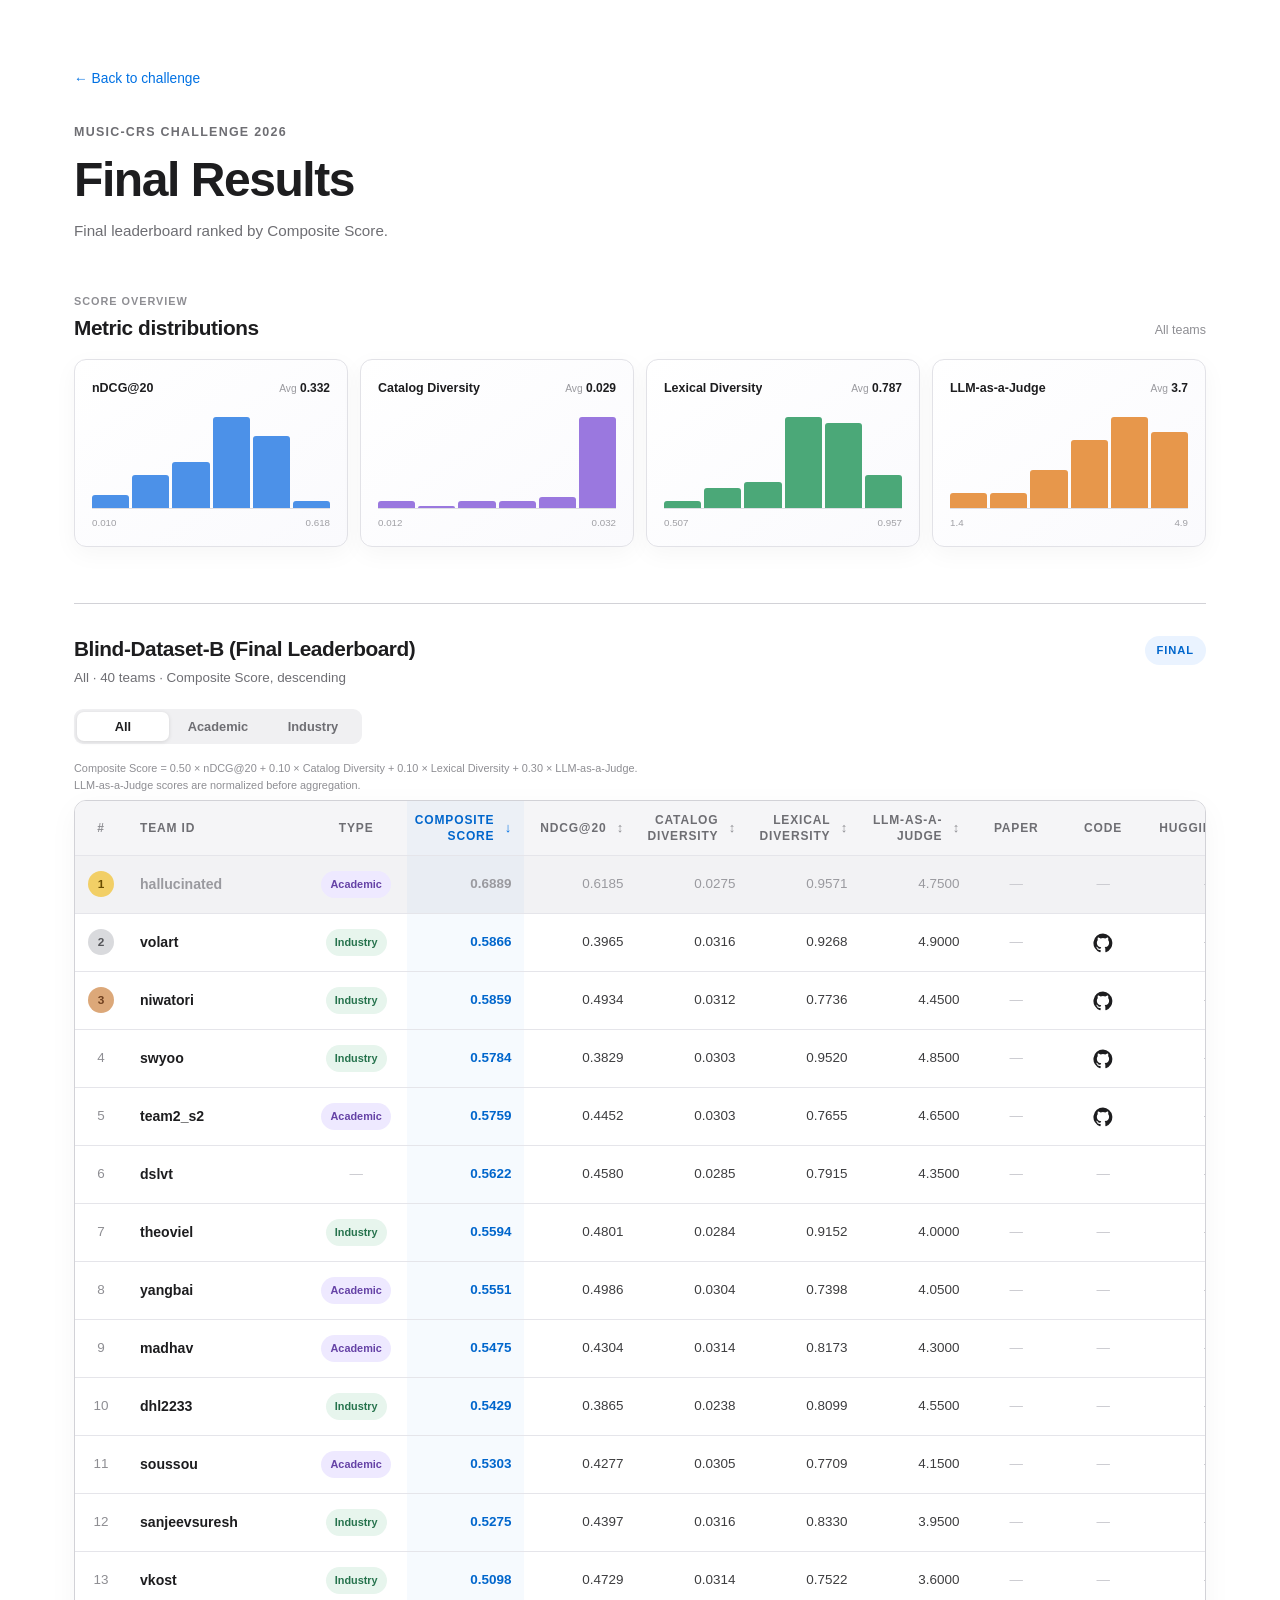
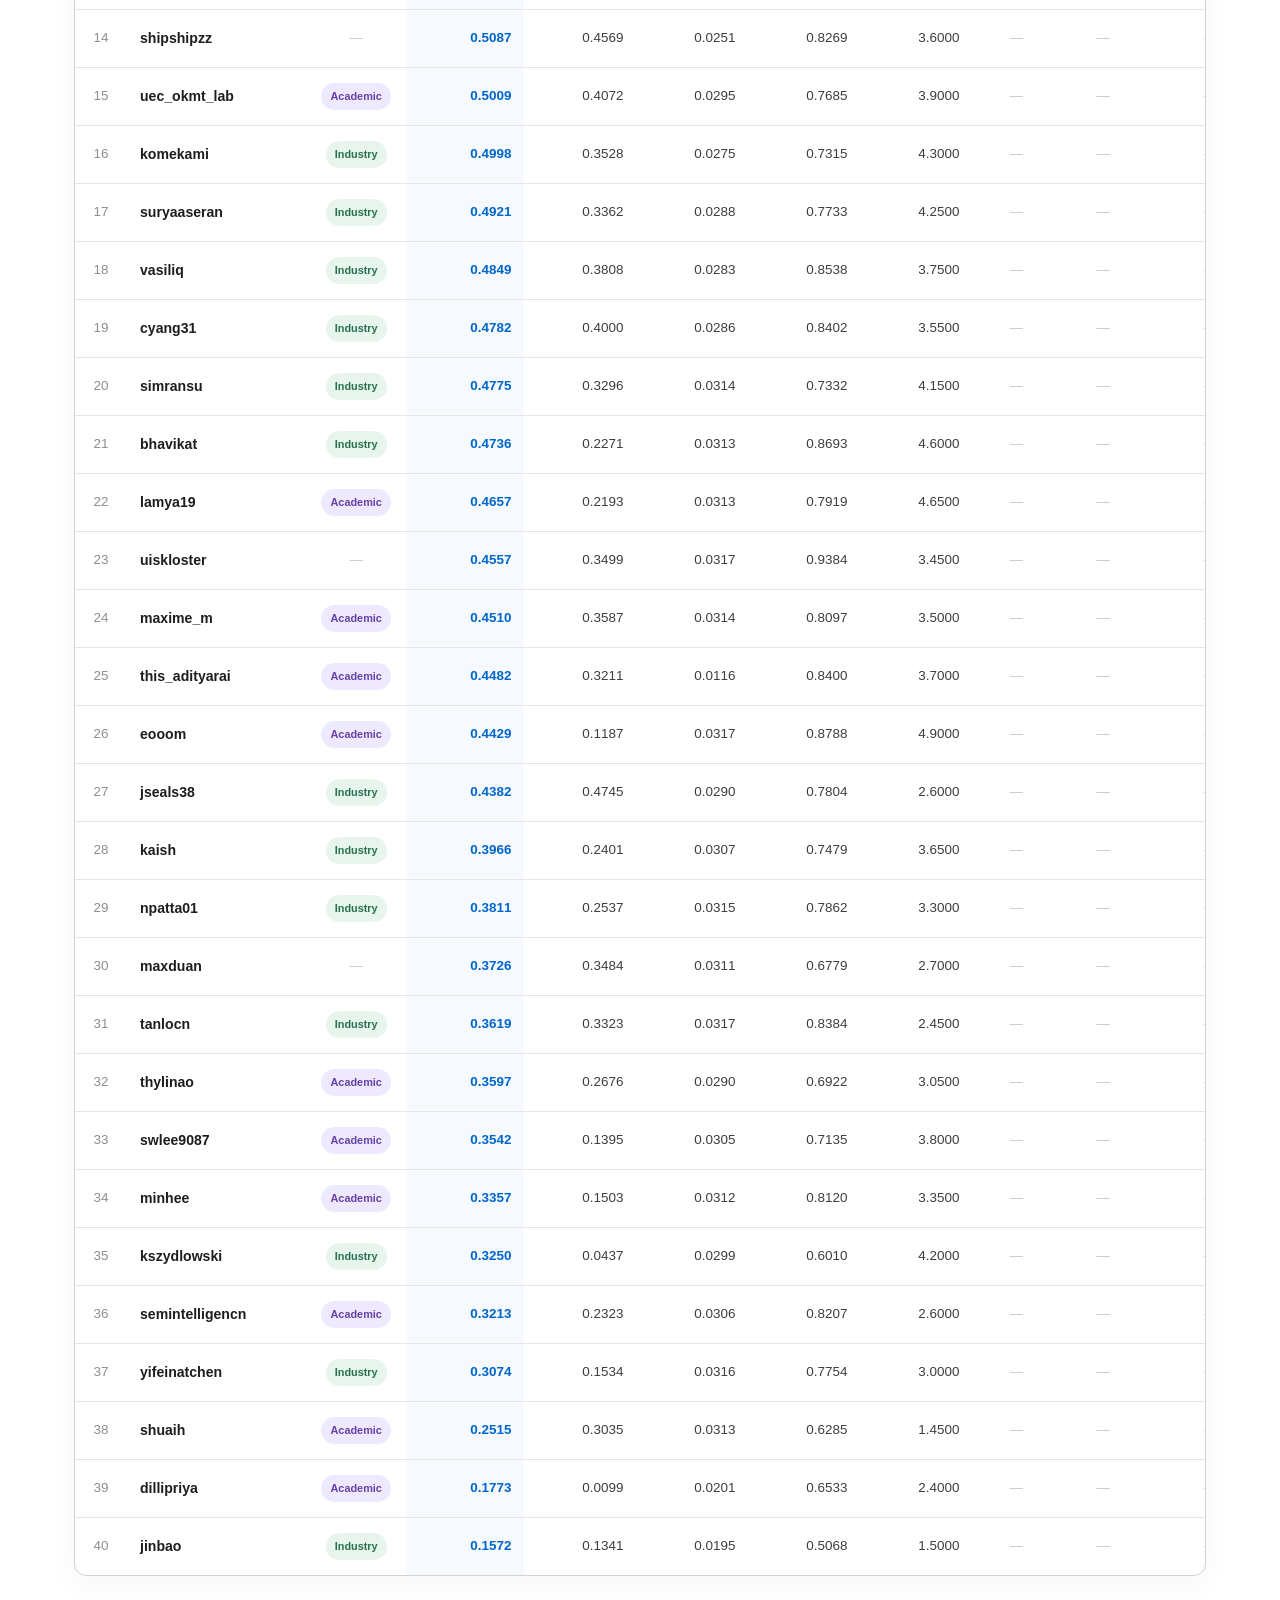
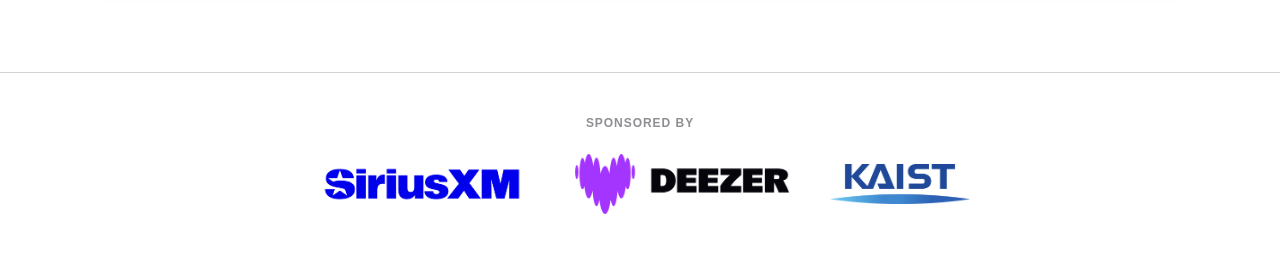
==== commit d31b2f8d: "update" ====
--- a/results.html
+++ b/results.html
@@ -33,7 +33,7 @@
     <section class="leaderboard-section" aria-labelledby="leaderboard-title">
       <div class="leaderboard-heading">
         <div>
-          <h2 id="leaderboard-title">Blind-Dataset-B</h2>
+          <h2 id="leaderboard-title">Blind-Dataset-B (Final Leaderboard)</h2>
           <p id="results-summary" class="results-summary" aria-live="polite">Loading results…</p>
         </div>
         <span class="final-badge">Final</span>
@@ -44,6 +44,11 @@
         <button class="track-tab" id="tab-academic" type="button" role="tab" aria-selected="false" data-track="academic">Academic</button>
         <button class="track-tab" id="tab-industry" type="button" role="tab" aria-selected="false" data-track="industry">Industry</button>
       </div>
+
+      <p class="score-formula">
+        Composite Score = 0.50 × nDCG@20 + 0.10 × Catalog Diversity + 0.10 × Lexical Diversity + 0.30 × LLM-as-a-Judge.<br />
+        LLM-as-a-Judge scores are normalized before aggregation.
+      </p>
 
       <div class="leaderboard-table-wrap" tabindex="0" role="region" aria-label="Blind-Dataset-B results table" aria-live="polite">
         <table class="leaderboard-table">
--- a/style.css
+++ b/style.css
@@ -540,6 +540,14 @@
 
 .results-header h1 {
   margin-bottom: 12px;
+}
+
+.score-formula {
+  max-width: 760px;
+  margin-bottom: 7px;
+  color: #8e8e93;
+  font-size: .68rem;
+  line-height: 1.5;
 }
 
 .distribution-section {
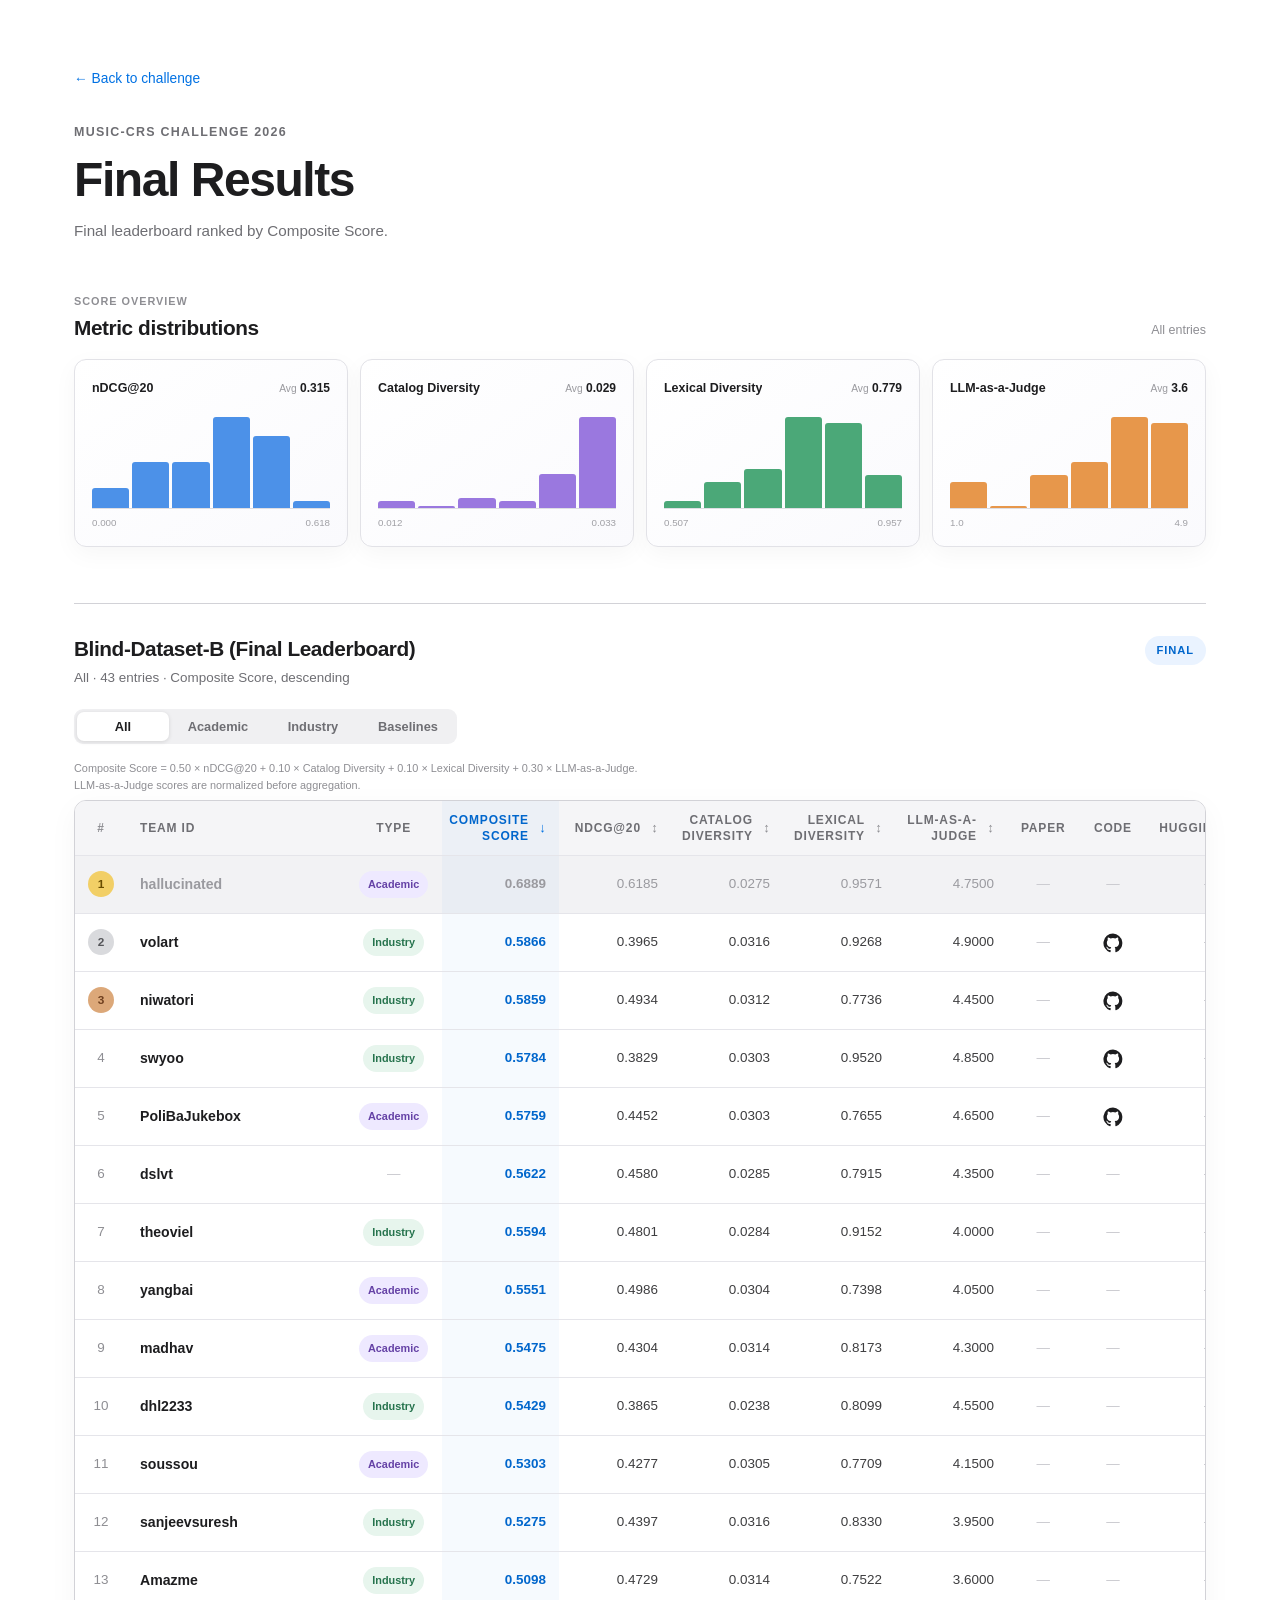
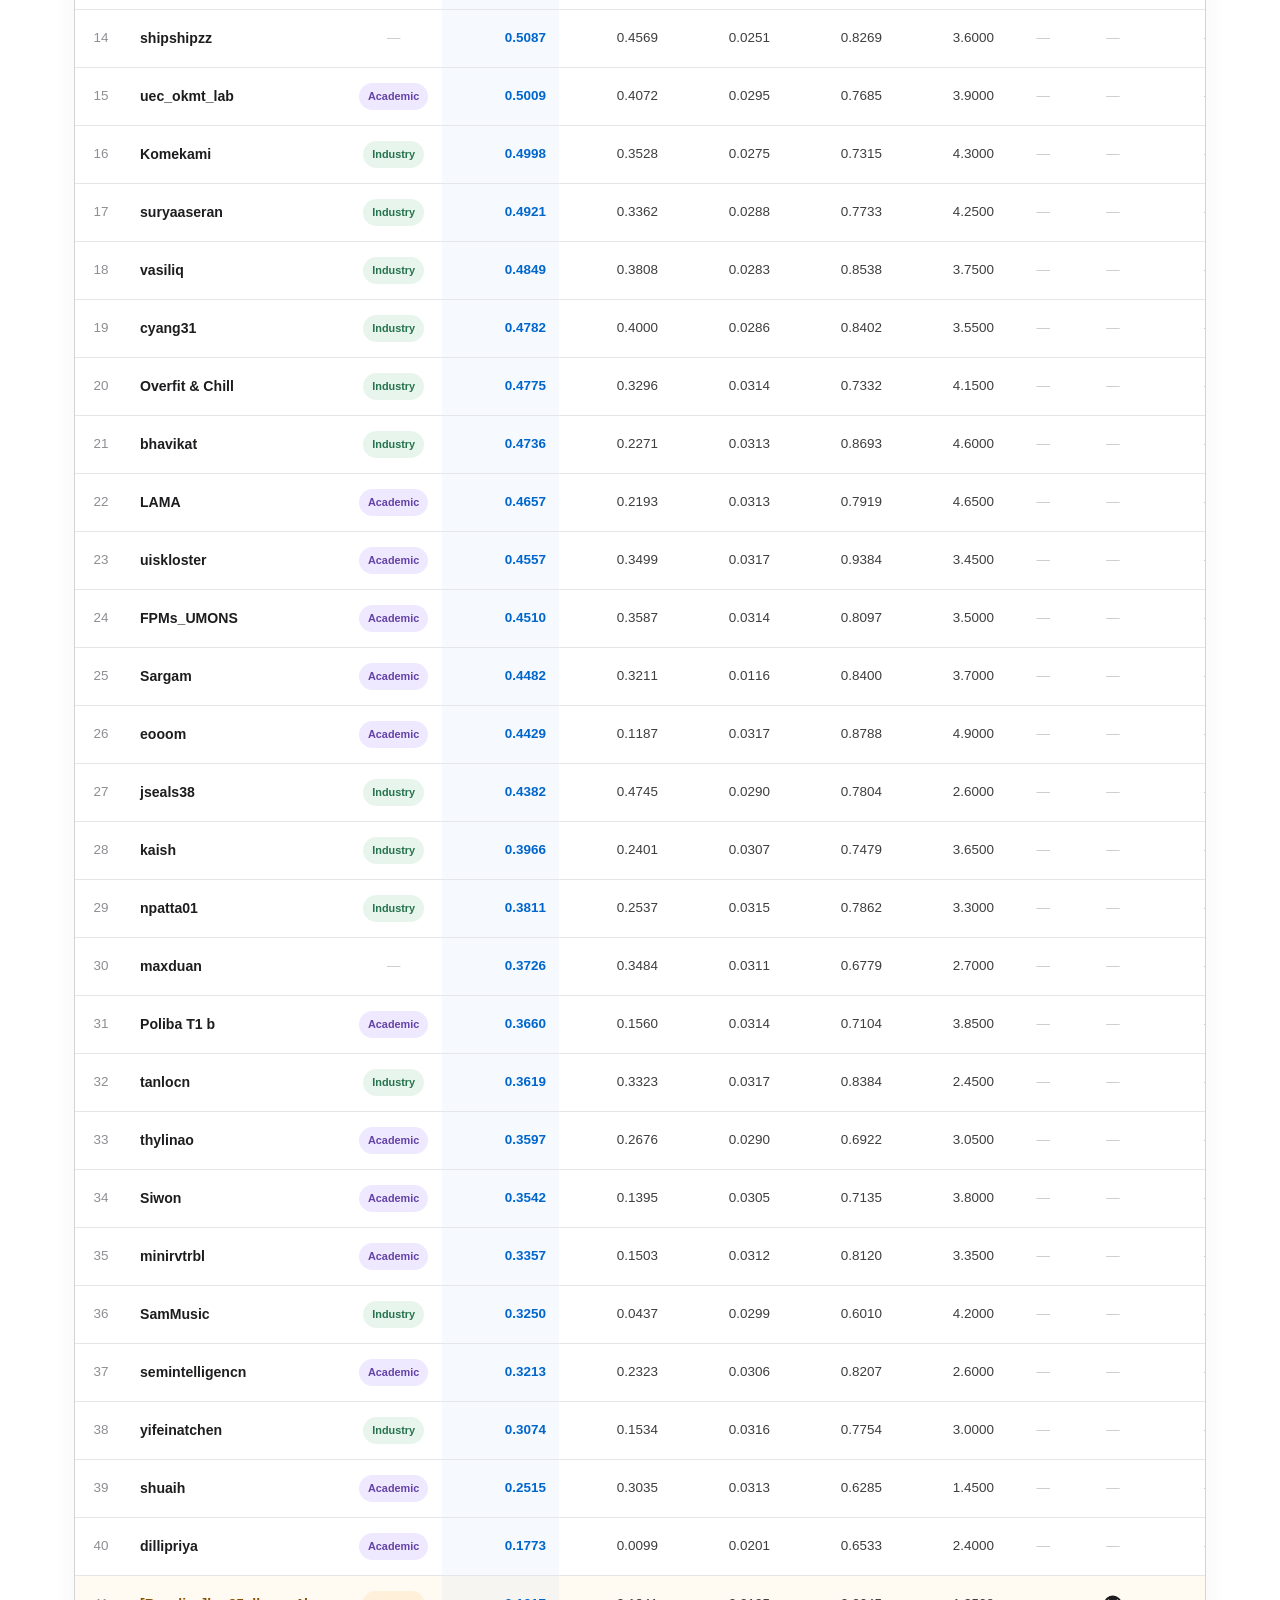
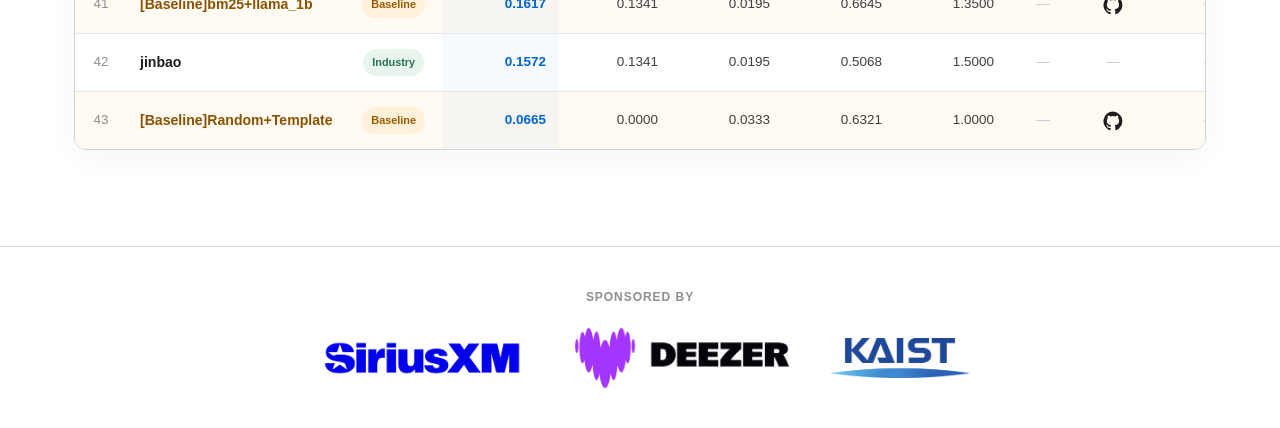
==== commit e47eab12: "update with baseline" ====
--- a/results.html
+++ b/results.html
@@ -43,6 +43,7 @@
         <button class="track-tab active" id="tab-all" type="button" role="tab" aria-selected="true" data-track="all">All</button>
         <button class="track-tab" id="tab-academic" type="button" role="tab" aria-selected="false" data-track="academic">Academic</button>
         <button class="track-tab" id="tab-industry" type="button" role="tab" aria-selected="false" data-track="industry">Industry</button>
+        <button class="track-tab" id="tab-baseline" type="button" role="tab" aria-selected="false" data-track="baseline">Baselines</button>
       </div>
 
       <p class="score-formula">
@@ -106,7 +107,8 @@
     const trackLabels = {
       all: "All",
       academic: "Academic",
-      industry: "Industry"
+      industry: "Industry",
+      baseline: "Baselines"
     };
 
     let allResults = [];
@@ -202,17 +204,25 @@
       return cell;
     }
 
-    function trackCell(uuid) {
+    function getTrack(row) {
+      const value = String(row["Team Track"] || "").trim().toLowerCase();
+      if (value === "baseline") return "baseline";
+      if (value.startsWith("academic")) return "academic";
+      if (value.startsWith("industry")) return "industry";
+      if (trackIndexes.academic?.has(row.uuid)) return "academic";
+      if (trackIndexes.industry?.has(row.uuid)) return "industry";
+      return "";
+    }
+
+    function trackCell(row) {
       const cell = document.createElement("td");
       cell.className = "track-column";
-      let track = "";
-      if (trackIndexes.academic?.has(uuid)) track = "Academic";
-      else if (trackIndexes.industry?.has(uuid)) track = "Industry";
+      const track = getTrack(row);
 
       if (track) {
         const badge = document.createElement("span");
-        badge.className = `track-badge track-${track.toLowerCase()}`;
-        badge.textContent = track;
+        badge.className = `track-badge track-${track}`;
+        badge.textContent = track === "baseline" ? "Baseline" : track[0].toUpperCase() + track.slice(1);
         cell.appendChild(badge);
       } else {
         cell.innerHTML = '<span class="unavailable" aria-label="Track not specified">—</span>';
@@ -232,6 +242,7 @@
         })
         .forEach((row, index) => {
           const tableRow = document.createElement("tr");
+          if (getTrack(row) === "baseline") tableRow.classList.add("baseline-row");
           if (index < 3) tableRow.classList.add("podium-row", `rank-${index + 1}`);
           if (["yes", "o"].includes((row["Use Testset"] || "").trim().toLowerCase())) {
             tableRow.classList.add("under-review");
@@ -253,7 +264,7 @@
           tableRow.append(
             rank,
             team,
-            trackCell(row.uuid),
+            trackCell(row),
             metricCell(row["Composite Score"], true),
             metricCell(row["nDCG@20"]),
             metricCell(row["Catalog Diversity"]),
@@ -267,7 +278,8 @@
         });
 
       const directionLabel = sortDirection === "ascending" ? "ascending" : "descending";
-      document.getElementById("results-summary").textContent = `${trackLabels[activeTrack]} · ${body.rows.length} teams · ${activeSort}, ${directionLabel}`;
+      const entryLabel = activeTrack === "all" ? "entries" : activeTrack === "baseline" ? "baselines" : "teams";
+      document.getElementById("results-summary").textContent = `${trackLabels[activeTrack]} · ${body.rows.length} ${entryLabel} · ${activeSort}, ${directionLabel}`;
     }
 
     function formatChartValue(value, metric) {
@@ -277,7 +289,11 @@
     function renderDistributions(rows) {
       const grid = document.getElementById("distribution-grid");
       grid.replaceChildren();
-      document.getElementById("distribution-track-label").textContent = `${trackLabels[activeTrack]} teams`;
+      document.getElementById("distribution-track-label").textContent = activeTrack === "all"
+        ? "All entries"
+        : activeTrack === "baseline"
+          ? "Baseline systems"
+          : `${trackLabels[activeTrack]} teams`;
 
       distributionMetrics.forEach((metric) => {
         const values = rows
@@ -353,10 +369,9 @@
         tab.setAttribute("aria-selected", String(isActive));
       });
 
-      const allowedUUIDs = trackIndexes[track];
-      const filteredRows = allowedUUIDs
-        ? allResults.filter((row) => allowedUUIDs.has(row.uuid))
-        : allResults;
+      const filteredRows = track === "all"
+        ? allResults
+        : allResults.filter((row) => getTrack(row) === track);
       renderDistributions(filteredRows);
       renderLeaderboard(filteredRows);
     }
--- a/style.css
+++ b/style.css
@@ -961,6 +961,20 @@
   color: #26734d;
 }
 
+.track-baseline {
+  background: #fff0d9;
+  color: #9a5a00;
+}
+
+.leaderboard-table tbody tr.baseline-row,
+.leaderboard-table tbody tr.baseline-row:hover {
+  background: #fffaf2;
+}
+
+.leaderboard-table tbody tr.baseline-row .team-name {
+  color: #8a5100;
+}
+
 .leaderboard-table .metric {
   color: #3d3d3f;
 }
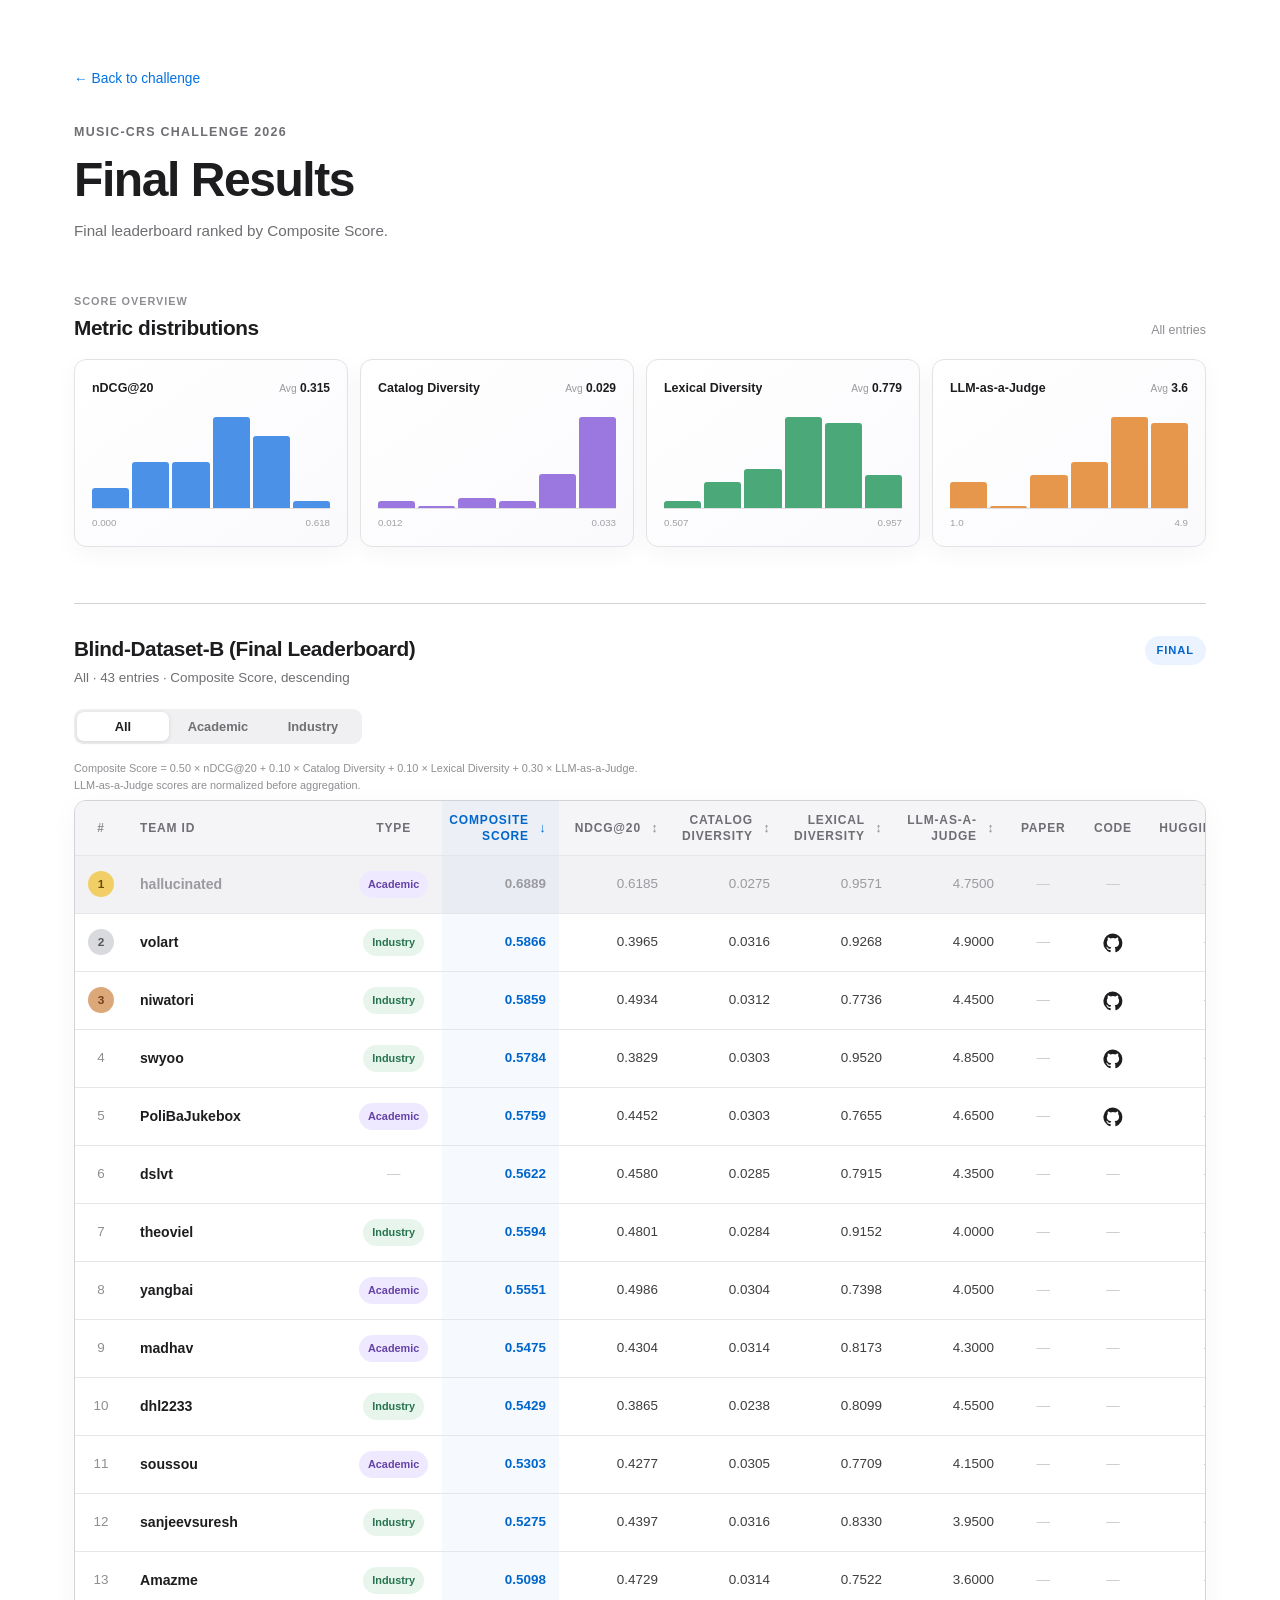
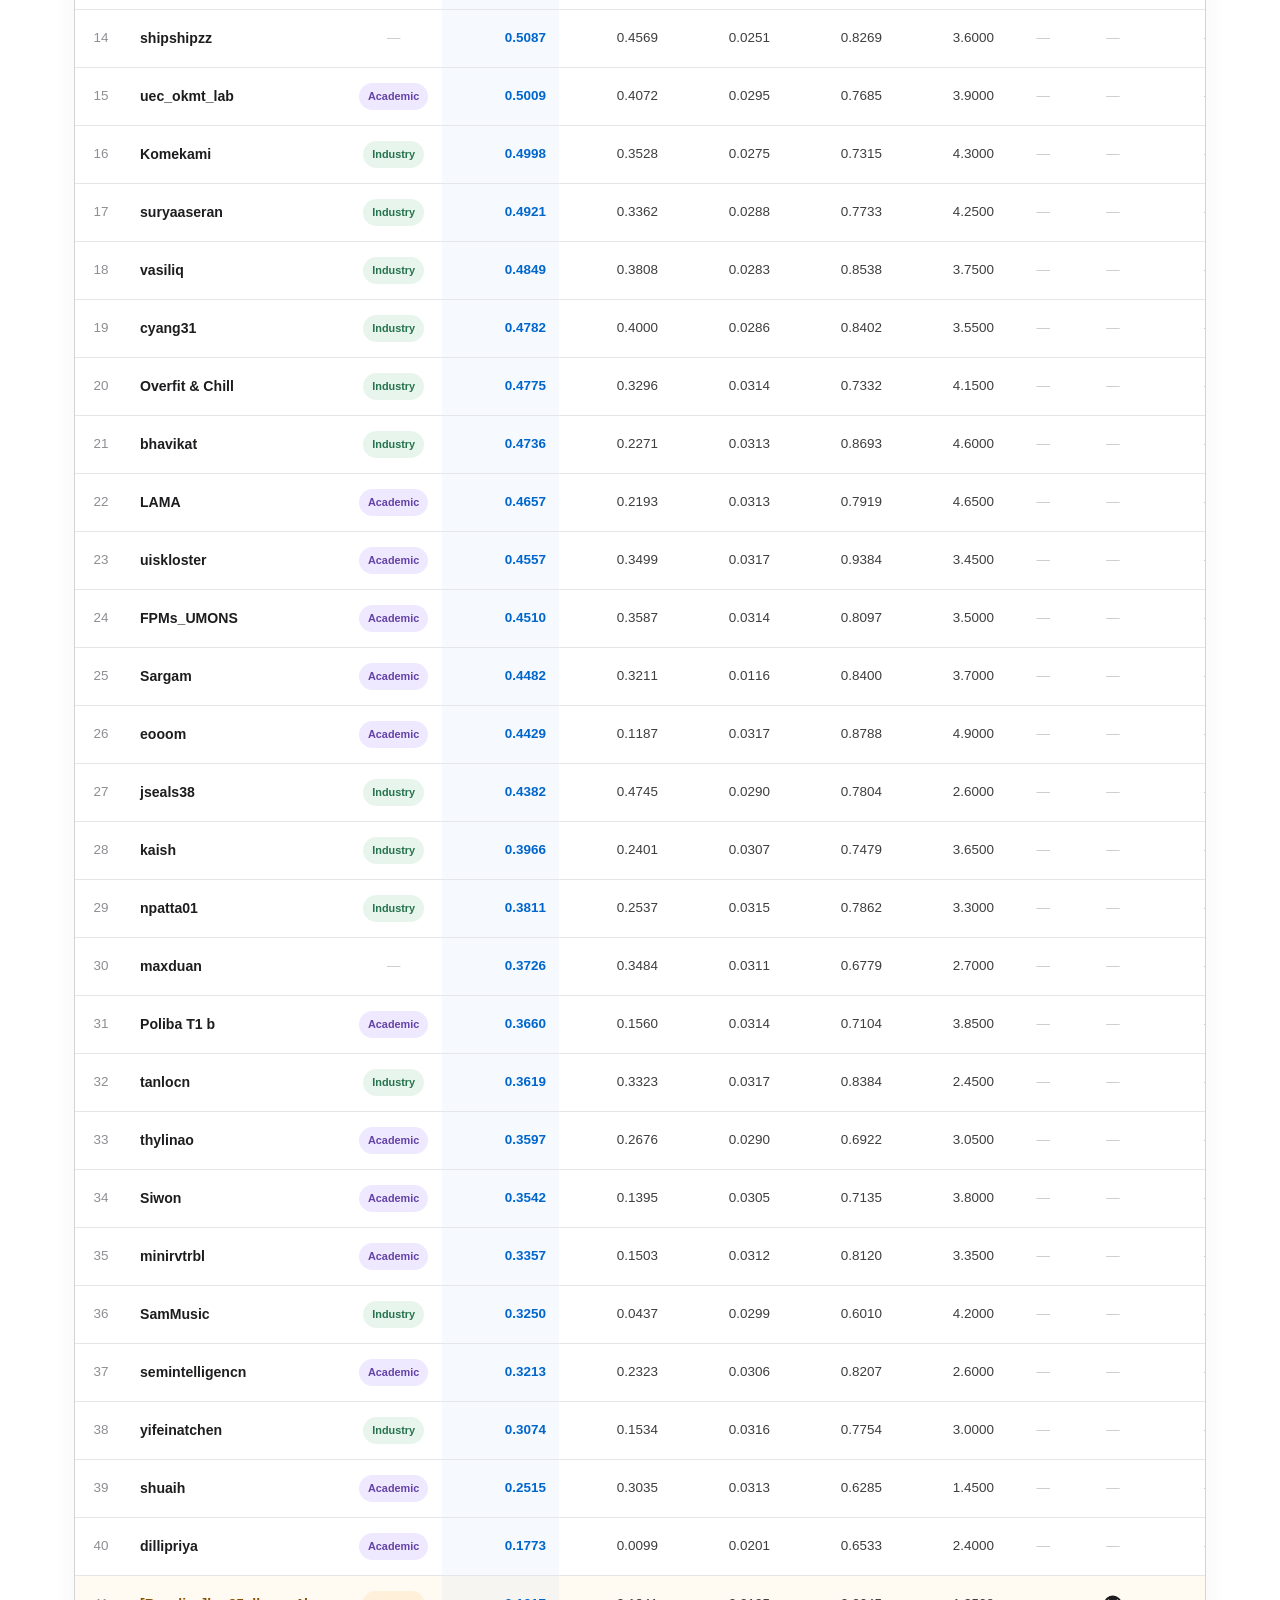
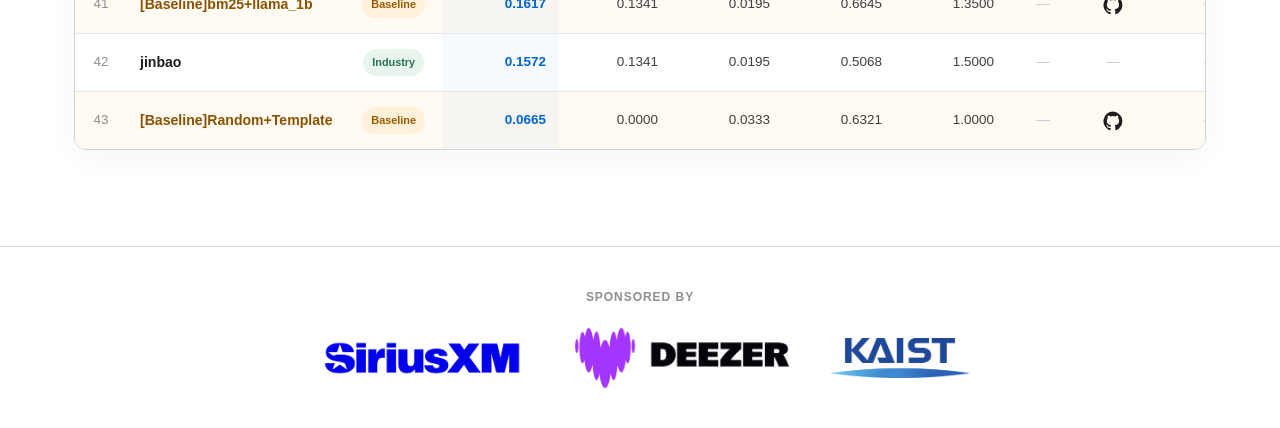
==== commit 8bdebc6e: "update" ====
--- a/results.html
+++ b/results.html
@@ -43,7 +43,6 @@
         <button class="track-tab active" id="tab-all" type="button" role="tab" aria-selected="true" data-track="all">All</button>
         <button class="track-tab" id="tab-academic" type="button" role="tab" aria-selected="false" data-track="academic">Academic</button>
         <button class="track-tab" id="tab-industry" type="button" role="tab" aria-selected="false" data-track="industry">Industry</button>
-        <button class="track-tab" id="tab-baseline" type="button" role="tab" aria-selected="false" data-track="baseline">Baselines</button>
       </div>
 
       <p class="score-formula">
@@ -107,8 +106,7 @@
     const trackLabels = {
       all: "All",
       academic: "Academic",
-      industry: "Industry",
-      baseline: "Baselines"
+      industry: "Industry"
     };
 
     let allResults = [];
@@ -278,7 +276,7 @@
         });
 
       const directionLabel = sortDirection === "ascending" ? "ascending" : "descending";
-      const entryLabel = activeTrack === "all" ? "entries" : activeTrack === "baseline" ? "baselines" : "teams";
+      const entryLabel = activeTrack === "all" ? "entries" : "teams";
       document.getElementById("results-summary").textContent = `${trackLabels[activeTrack]} · ${body.rows.length} ${entryLabel} · ${activeSort}, ${directionLabel}`;
     }
 
@@ -291,9 +289,7 @@
       grid.replaceChildren();
       document.getElementById("distribution-track-label").textContent = activeTrack === "all"
         ? "All entries"
-        : activeTrack === "baseline"
-          ? "Baseline systems"
-          : `${trackLabels[activeTrack]} teams`;
+        : `${trackLabels[activeTrack]} teams`;
 
       distributionMetrics.forEach((metric) => {
         const values = rows
